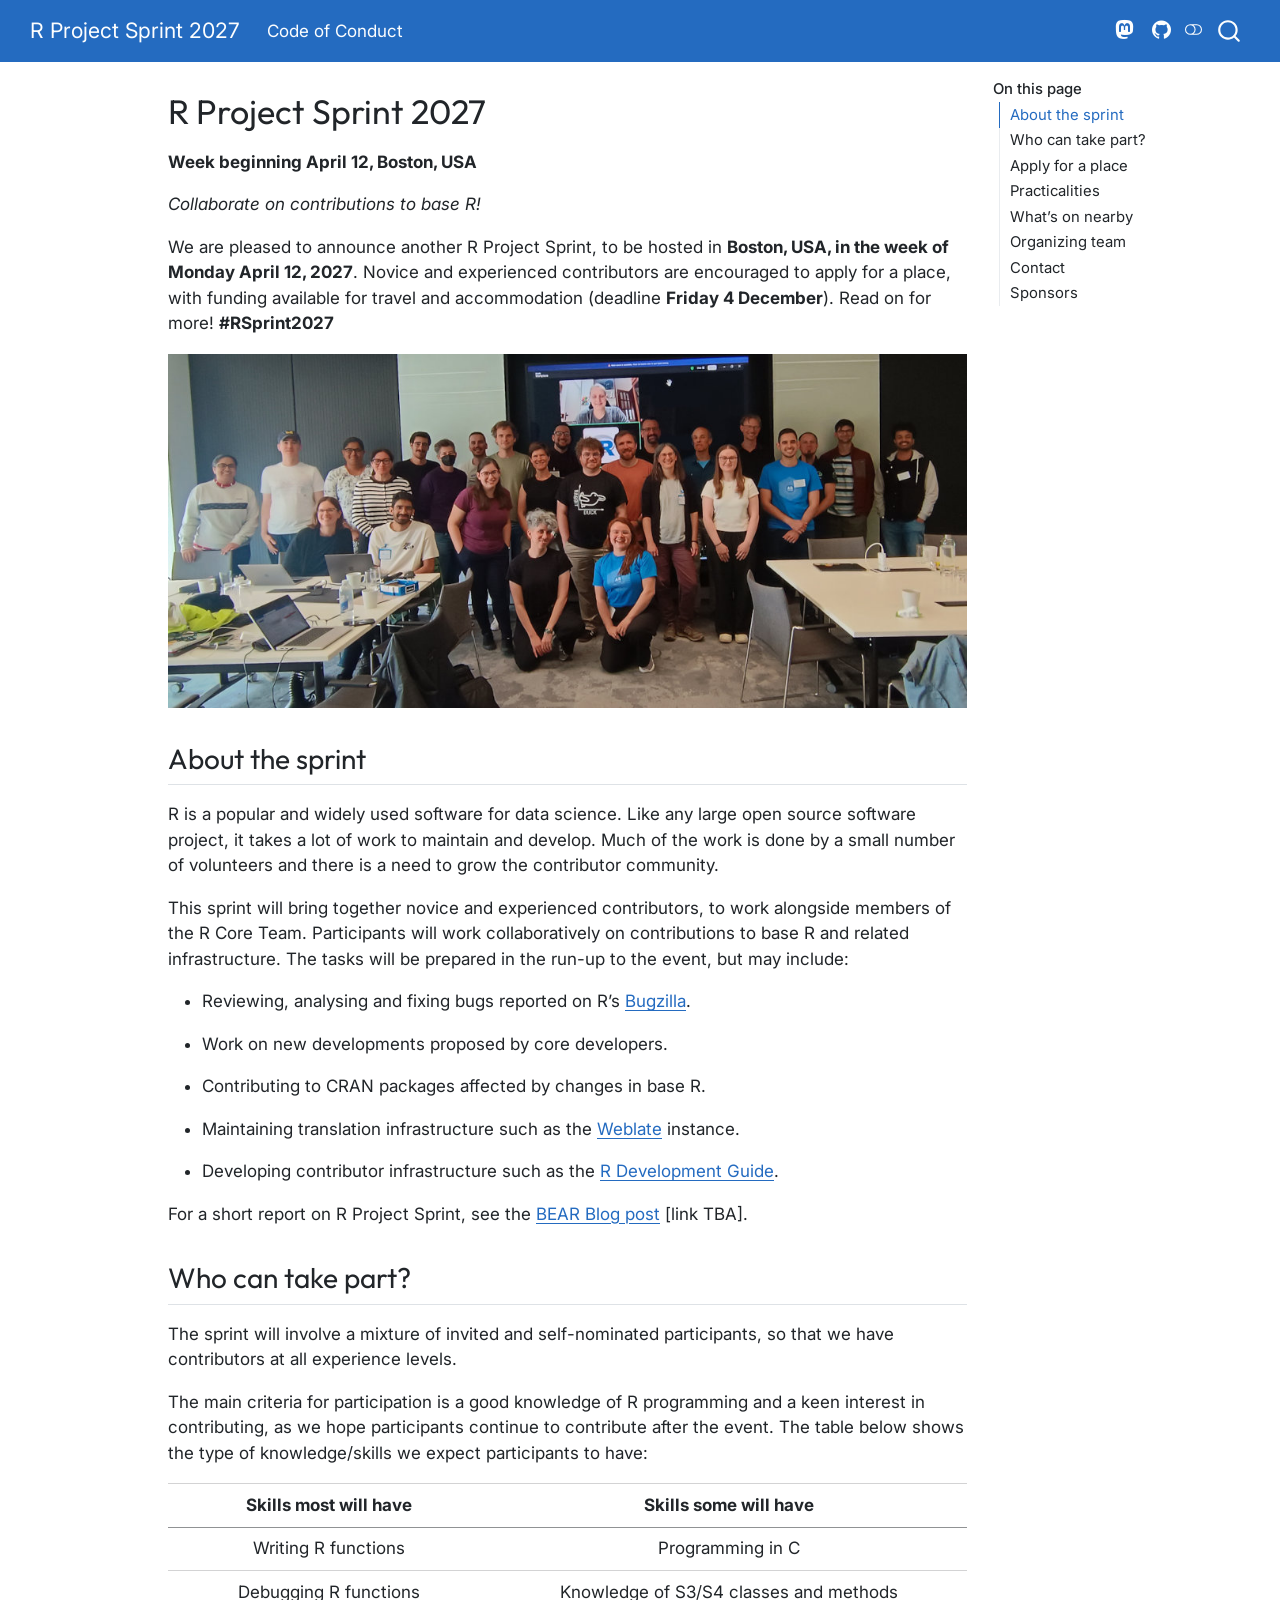
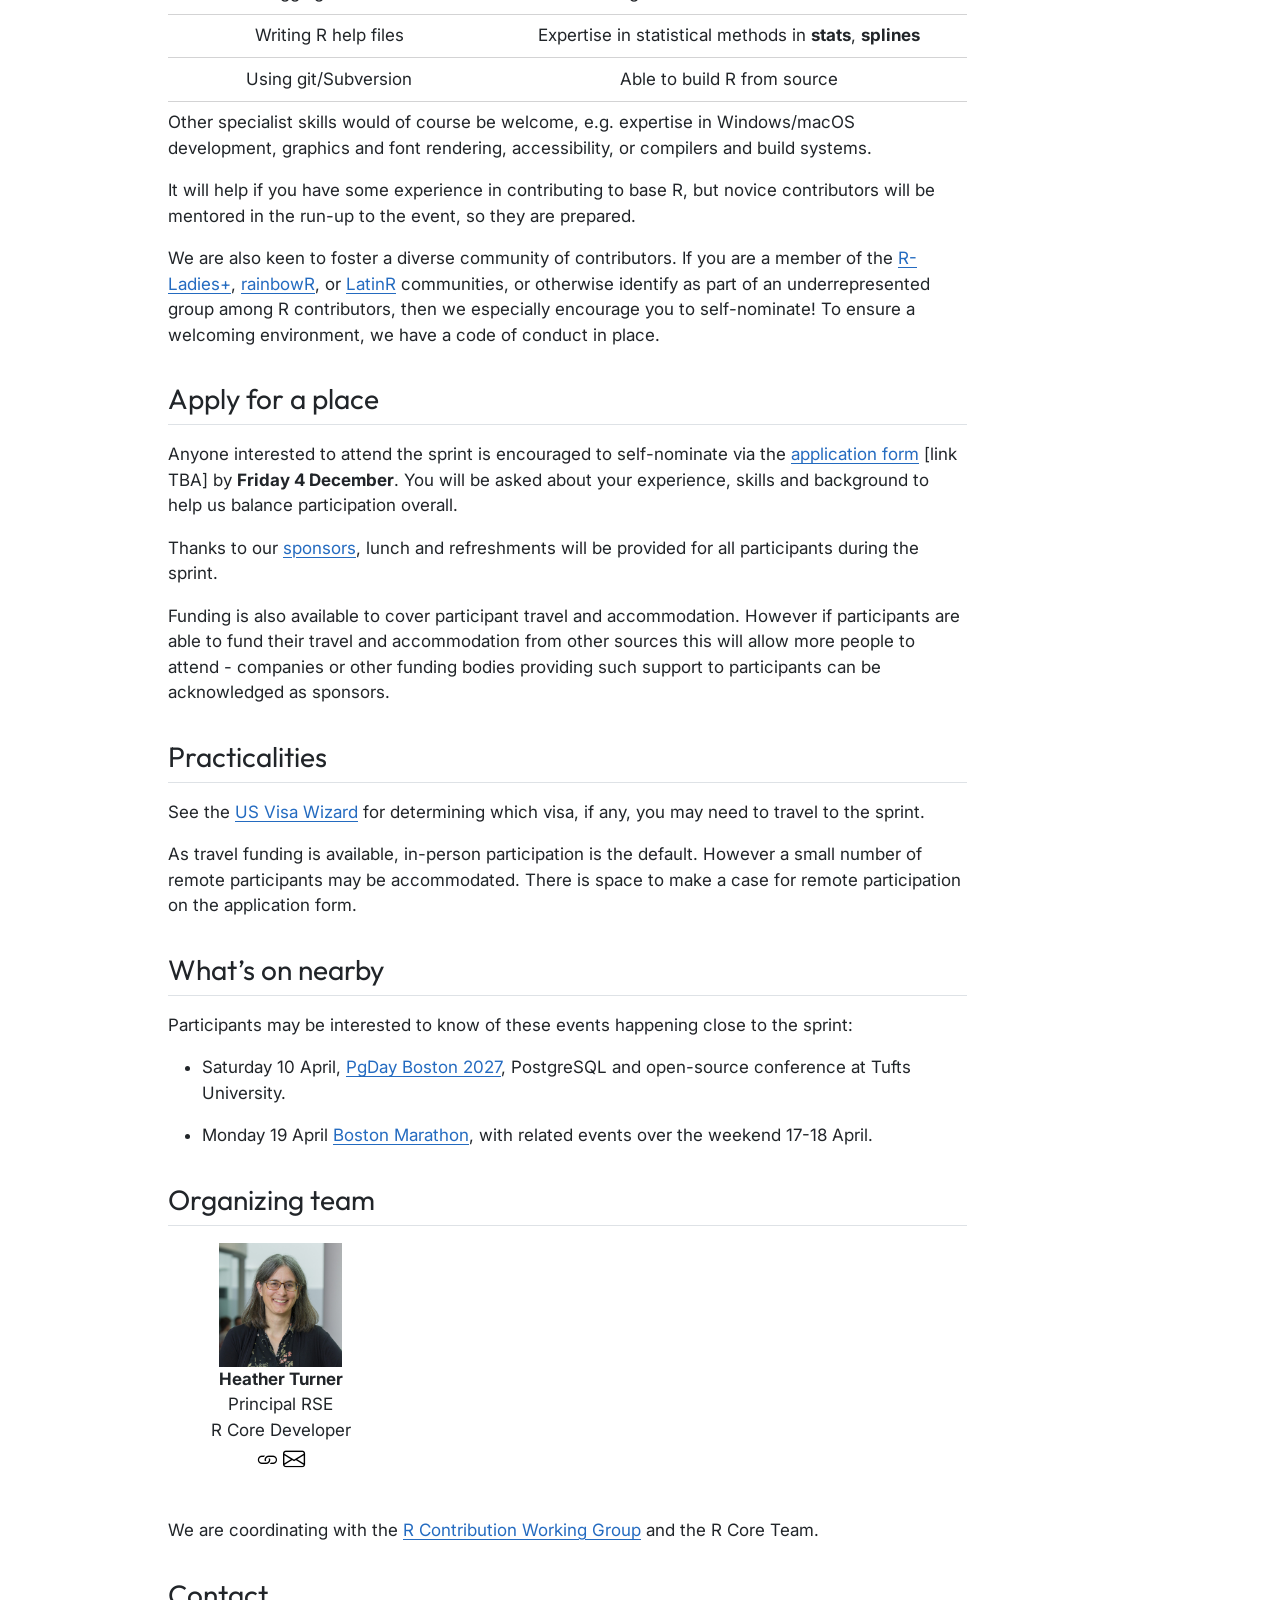
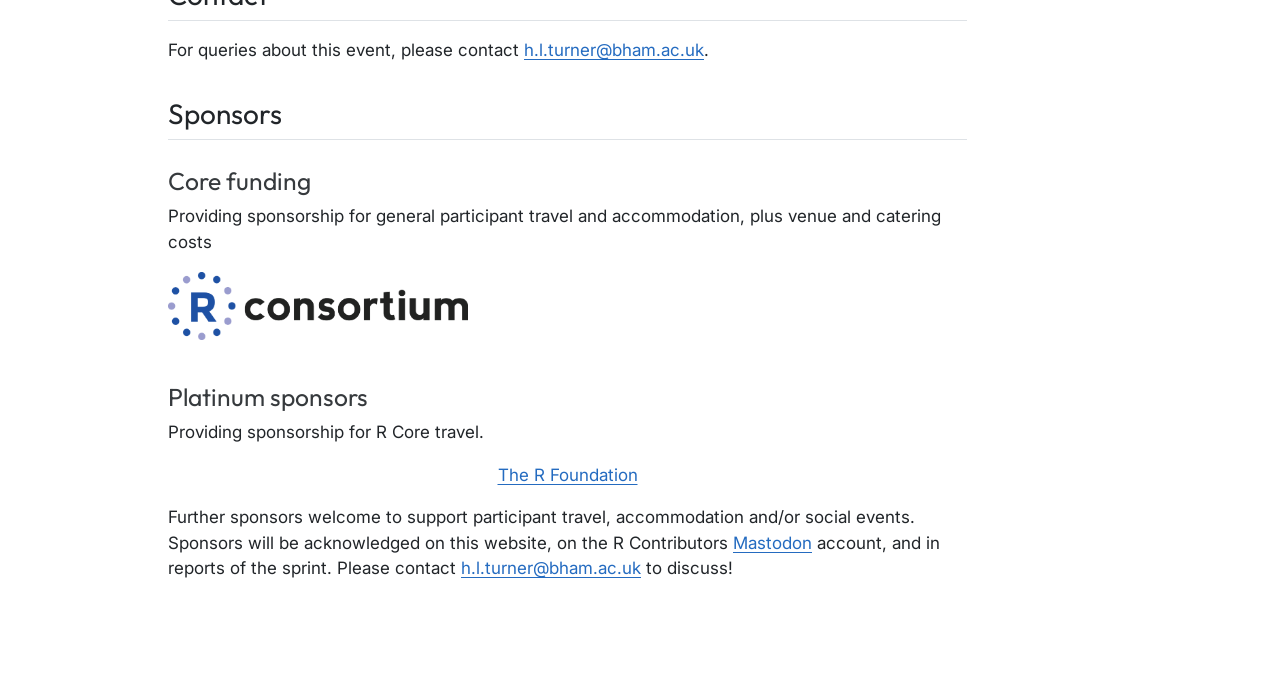
==== index.html @ d58ee160 "Built site for gh-pages" ====
<!DOCTYPE html>
<html xmlns="http://www.w3.org/1999/xhtml" lang="en" xml:lang="en"><head>

<meta charset="utf-8">
<meta name="generator" content="quarto-1.10.18">

<meta name="viewport" content="width=device-width, initial-scale=1.0, user-scalable=yes">


<title>R Project Sprint 2027</title>
<style>
/* Default styles provided by pandoc.
** See https://pandoc.org/MANUAL.html#variables-for-html for config info.
*/
span.smallcaps{font-variant: small-caps;}
div.columns{display: flex; gap: 1.5em;}
div.column{flex: auto;}
@media screen {
div.columns{gap: min(4vw, 1.5em);}
div.column{overflow-x: auto;}
}
div.hanging-indent{margin-left: 1.5em; text-indent: -1.5em;}
ul.task-list{list-style: none;}
ul.task-list li input[type="checkbox"] {
  width: 0.8em;
  margin: 0 0.8em 0.2em -1em; /* quarto-specific, see https://github.com/quarto-dev/quarto-cli/issues/4556 */ 
  vertical-align: middle;
}
</style>


<script src="site_libs/quarto-nav/quarto-nav.js"></script>
<script src="site_libs/quarto-nav/headroom.min.js"></script>
<script src="site_libs/clipboard/clipboard.min.js"></script>
<script src="site_libs/quarto-search/autocomplete.umd.js"></script>
<script src="site_libs/quarto-search/fuse.min.js"></script>
<script src="site_libs/quarto-search/quarto-search.js"></script>
<meta name="quarto:offset" content="./">
<link href="./media/favicon.png" rel="icon" type="image/png">
<script src="site_libs/quarto-html/quarto.js" type="module"></script>
<script src="site_libs/quarto-html/tabsets/tabsets.js" type="module"></script>
<script src="site_libs/quarto-html/popper.min.js"></script>
<script src="site_libs/quarto-html/tippy.umd.min.js"></script>
<script src="site_libs/quarto-html/anchor.min.js"></script>
<link href="site_libs/quarto-html/tippy.css" rel="stylesheet">
<link href="site_libs/quarto-html/quarto-syntax-highlighting-41452c927a43b12b7e59678aacb93f8e.css" rel="stylesheet" class="quarto-color-scheme" id="quarto-text-highlighting-styles">
<link href="site_libs/quarto-html/quarto-syntax-highlighting-dark-03dca69276d74d969b05ab4f66a51229.css" rel="stylesheet" class="quarto-color-scheme quarto-color-alternate" id="quarto-text-highlighting-styles">
<link href="site_libs/quarto-html/quarto-syntax-highlighting-41452c927a43b12b7e59678aacb93f8e.css" rel="stylesheet" class="quarto-color-scheme-extra" id="quarto-text-highlighting-styles">
<script src="site_libs/bootstrap/bootstrap.min.js"></script>
<link href="site_libs/bootstrap/bootstrap-icons.css" rel="stylesheet">
<link href="site_libs/bootstrap/bootstrap-4571c7276931e4f7f36d527769cfd42b.min.css" rel="stylesheet" append-hash="true" class="quarto-color-scheme" id="quarto-bootstrap" data-mode="light">
<link href="site_libs/bootstrap/bootstrap-dark-aae6e160e8dbfd007d62168cef843014.min.css" rel="stylesheet" append-hash="true" class="quarto-color-scheme quarto-color-alternate" id="quarto-bootstrap" data-mode="dark">
<link href="site_libs/bootstrap/bootstrap-4571c7276931e4f7f36d527769cfd42b.min.css" rel="stylesheet" append-hash="true" class="quarto-color-scheme-extra" id="quarto-bootstrap" data-mode="light">
<link href="site_libs/quarto-contrib/bootstrap-icons-1.13.1/bootstrap-icons.css" rel="stylesheet">
<script id="quarto-search-options" type="application/json">{
  "location": "navbar",
  "copy-button": false,
  "collapse-after": 3,
  "panel-placement": "end",
  "type": "overlay",
  "limit": 50,
  "keyboard-shortcut": [
    "f",
    "/",
    "s"
  ],
  "show-item-context": false,
  "language": {
    "search-no-results-text": "No results",
    "search-matching-documents-text": "matching documents",
    "search-copy-link-title": "Copy link to search",
    "search-hide-matches-text": "Hide additional matches",
    "search-more-match-text": "more match in this document",
    "search-more-matches-text": "more matches in this document",
    "search-clear-button-title": "Clear",
    "search-text-placeholder": "",
    "search-detached-cancel-button-title": "Cancel",
    "search-submit-button-title": "Submit",
    "search-label": "Search"
  }
}</script>


<link rel="stylesheet" href="styles.css">
</head>

<body class="nav-fixed quarto-light"><script id="quarto-html-before-body" type="application/javascript">
    const toggleBodyColorMode = (bsSheetEl) => {
      const mode = bsSheetEl.getAttribute("data-mode");
      const bodyEl = window.document.querySelector("body");
      if (mode === "dark") {
        bodyEl.classList.add("quarto-dark");
        bodyEl.classList.remove("quarto-light");
      } else {
        bodyEl.classList.add("quarto-light");
        bodyEl.classList.remove("quarto-dark");
      }
    }
    const toggleBodyColorPrimary = () => {
      const bsSheetEl = window.document.querySelector("link#quarto-bootstrap:not([rel=disabled-stylesheet])");
      if (bsSheetEl) {
        toggleBodyColorMode(bsSheetEl);
      }
    }
    const setColorSchemeToggle = (alternate) => {
      const toggles = window.document.querySelectorAll('.quarto-color-scheme-toggle');
      for (let i=0; i < toggles.length; i++) {
        const toggle = toggles[i];
        if (toggle) {
          if (alternate) {
            toggle.classList.add("alternate");
          } else {
            toggle.classList.remove("alternate");
          }
        }
      }
    };
    const toggleColorMode = (alternate) => {
      // Switch the stylesheets
      const primaryStylesheets = window.document.querySelectorAll('link.quarto-color-scheme:not(.quarto-color-alternate)');
      const alternateStylesheets = window.document.querySelectorAll('link.quarto-color-scheme.quarto-color-alternate');
      manageTransitions('#quarto-margin-sidebar .nav-link', false);
      if (alternate) {
        // note: dark is layered on light, we don't disable primary!
        enableStylesheet(alternateStylesheets);
        for (const sheetNode of alternateStylesheets) {
          if (sheetNode.id === "quarto-bootstrap") {
            toggleBodyColorMode(sheetNode);
          }
        }
      } else {
        disableStylesheet(alternateStylesheets);
        enableStylesheet(primaryStylesheets)
        toggleBodyColorPrimary();
      }
      manageTransitions('#quarto-margin-sidebar .nav-link', true);
      // Switch the toggles
      setColorSchemeToggle(alternate)
      // Hack to workaround the fact that safari doesn't
      // properly recolor the scrollbar when toggling (#1455)
      if (navigator.userAgent.indexOf('Safari') > 0 && navigator.userAgent.indexOf('Chrome') == -1) {
        manageTransitions("body", false);
        window.scrollTo(0, 1);
        setTimeout(() => {
          window.scrollTo(0, 0);
          manageTransitions("body", true);
        }, 40);
      }
    }
    const disableStylesheet = (stylesheets) => {
      for (let i=0; i < stylesheets.length; i++) {
        const stylesheet = stylesheets[i];
        stylesheet.rel = 'disabled-stylesheet';
      }
    }
    const enableStylesheet = (stylesheets) => {
      for (let i=0; i < stylesheets.length; i++) {
        const stylesheet = stylesheets[i];
        if(stylesheet.rel !== 'stylesheet') { // for Chrome, which will still FOUC without this check
          stylesheet.rel = 'stylesheet';
        }
      }
    }
    const manageTransitions = (selector, allowTransitions) => {
      const els = window.document.querySelectorAll(selector);
      for (let i=0; i < els.length; i++) {
        const el = els[i];
        if (allowTransitions) {
          el.classList.remove('notransition');
        } else {
          el.classList.add('notransition');
        }
      }
    }
    const isFileUrl = () => {
      return window.location.protocol === 'file:';
    }
    const hasAlternateSentinel = () => {
      let styleSentinel = getColorSchemeSentinel();
      if (styleSentinel !== null) {
        return styleSentinel === "alternate";
      } else {
        return false;
      }
    }
    const setStyleSentinel = (alternate) => {
      const value = alternate ? "alternate" : "default";
      if (!isFileUrl()) {
        window.localStorage.setItem("quarto-color-scheme", value);
      } else {
        localAlternateSentinel = value;
      }
    }
    const getColorSchemeSentinel = () => {
      if (!isFileUrl()) {
        const storageValue = window.localStorage.getItem("quarto-color-scheme");
        return storageValue != null ? storageValue : localAlternateSentinel;
      } else {
        return localAlternateSentinel;
      }
    }
    const toggleGiscusIfUsed = (isAlternate, darkModeDefault) => {
      const baseTheme = document.querySelector('#giscus-base-theme')?.value ?? 'light';
      const alternateTheme = document.querySelector('#giscus-alt-theme')?.value ?? 'dark';
      let newTheme = '';
      if(authorPrefersDark) {
        newTheme = isAlternate ? baseTheme : alternateTheme;
      } else {
        newTheme = isAlternate ? alternateTheme : baseTheme;
      }
      const changeGiscusTheme = () => {
        // From: https://github.com/giscus/giscus/issues/336
        const sendMessage = (message) => {
          const iframe = document.querySelector('iframe.giscus-frame');
          if (!iframe) return;
          iframe.contentWindow.postMessage({ giscus: message }, 'https://giscus.app');
        }
        sendMessage({
          setConfig: {
            theme: newTheme
          }
        });
      }
      const isGiscussLoaded = window.document.querySelector('iframe.giscus-frame') !== null;
      if (isGiscussLoaded) {
        changeGiscusTheme();
      }
    };
    const authorPrefersDark = false;
    const darkModeDefault = authorPrefersDark;
      document.querySelector('link#quarto-text-highlighting-styles.quarto-color-scheme-extra').rel = 'disabled-stylesheet';
      document.querySelector('link#quarto-bootstrap.quarto-color-scheme-extra').rel = 'disabled-stylesheet';
    let localAlternateSentinel = darkModeDefault ? 'alternate' : 'default';
    // Dark / light mode switch
    window.quartoToggleColorScheme = () => {
      // Read the current dark / light value
      let toAlternate = !hasAlternateSentinel();
      toggleColorMode(toAlternate);
      setStyleSentinel(toAlternate);
      toggleGiscusIfUsed(toAlternate, darkModeDefault);
      window.dispatchEvent(new Event('resize'));
    };
    // Switch to dark mode if need be
    if (hasAlternateSentinel()) {
      toggleColorMode(true);
    } else {
      toggleColorMode(false);
    }
  </script>

<div id="quarto-search-results"></div>
  <header id="quarto-header" class="headroom fixed-top">
    <nav class="navbar navbar-expand-lg " data-bs-theme="dark">
      <div class="navbar-container container-fluid">
      <div class="navbar-brand-container mx-auto">
    <a class="navbar-brand" href="./index.html">
    <span class="navbar-title">R Project Sprint 2027</span>
    </a>
  </div>
            <div id="quarto-search" class="" title="Search"></div>
          <button class="navbar-toggler" type="button" data-bs-toggle="collapse" data-bs-target="#navbarCollapse" aria-controls="navbarCollapse" role="menu" aria-expanded="false" aria-label="Toggle navigation" onclick="if (window.quartoToggleHeadroom) { window.quartoToggleHeadroom(); }">
  <span class="navbar-toggler-icon"></span>
</button>
          <div class="collapse navbar-collapse" id="navbarCollapse">
            <ul class="navbar-nav navbar-nav-scroll me-auto">
  <li class="nav-item">
    <a class="nav-link" href="./code-of-conduct.html"> 
<span class="menu-text">Code of Conduct</span></a>
  </li>  
</ul>
            <ul class="navbar-nav navbar-nav-scroll ms-auto">
  <li class="nav-item compact">
    <a class="nav-link" href="https://mastodon.cloud/tags/RSprint2027"> <i class="bi bi-mastodon" role="img">
</i> 
<span class="menu-text"></span></a>
  </li>  
  <li class="nav-item compact">
    <a class="nav-link" href="https://github.com/r-devel/r-project-sprint-2027"> <i class="bi bi-github" role="img">
</i> 
<span class="menu-text"></span></a>
  </li>  
</ul>
          </div> <!-- /navcollapse -->
            <div class="quarto-navbar-tools">
  <a href="" class="quarto-color-scheme-toggle quarto-navigation-tool  px-1" onclick="window.quartoToggleColorScheme(); return false;" title="Toggle dark mode"><i class="bi"></i></a>
</div>
      </div> <!-- /container-fluid -->
    </nav>
</header>
<!-- content -->
<div id="quarto-content" class="quarto-container page-columns page-rows-contents page-layout-article page-navbar">
<!-- sidebar -->
<!-- margin-sidebar -->
    <div id="quarto-margin-sidebar" class="sidebar margin-sidebar">
        <nav id="TOC" role="doc-toc" class="toc-active">
    <h2 id="toc-title">On this page</h2>
   
  <ul>
  <li><a href="#about-the-sprint" id="toc-about-the-sprint" class="nav-link active" data-scroll-target="#about-the-sprint">About the sprint</a></li>
  <li><a href="#who-can-take-part" id="toc-who-can-take-part" class="nav-link" data-scroll-target="#who-can-take-part">Who can take part?</a></li>
  <li><a href="#apply-for-a-place" id="toc-apply-for-a-place" class="nav-link" data-scroll-target="#apply-for-a-place">Apply for a place</a></li>
  <li><a href="#practicalities" id="toc-practicalities" class="nav-link" data-scroll-target="#practicalities">Practicalities</a></li>
  <li><a href="#whats-on-nearby" id="toc-whats-on-nearby" class="nav-link" data-scroll-target="#whats-on-nearby">What’s on nearby</a></li>
  <li><a href="#organizing-team" id="toc-organizing-team" class="nav-link" data-scroll-target="#organizing-team">Organizing team</a></li>
  <li><a href="#contact" id="toc-contact" class="nav-link" data-scroll-target="#contact">Contact</a></li>
  <li><a href="#sponsors" id="toc-sponsors" class="nav-link" data-scroll-target="#sponsors">Sponsors</a>
  <ul class="collapse">
  <li><a href="#core-funding" id="toc-core-funding" class="nav-link" data-scroll-target="#core-funding">Core funding</a></li>
  <li><a href="#platinum-sponsors" id="toc-platinum-sponsors" class="nav-link" data-scroll-target="#platinum-sponsors">Platinum sponsors</a></li>
  </ul></li>
  </ul>
</nav>
    </div>
<!-- main -->
<main class="content" id="quarto-document-content">


<header id="title-block-header" class="quarto-title-block default">
<div class="quarto-title">
<h1 class="title">R Project Sprint 2027</h1>
</div>



<div class="quarto-title-meta">

    
  
    
  </div>
  


</header>


<p><strong>Week beginning April 12, Boston, USA</strong></p>
<p><em>Collaborate on contributions to base R!</em></p>
<p>We are pleased to announce another R Project Sprint, to be hosted in <strong>Boston, USA, in the week of Monday April 12, 2027</strong>. Novice and experienced contributors are encouraged to apply for a place, with funding available for travel and accommodation (deadline <strong>Friday 4 December</strong>). Read on for more! <strong>#RSprint2027</strong></p>
<div class="quarto-figure quarto-figure-center">
<figure class="figure">
<p><img src="media/group_thursday.jpg" class="img-fluid quarto-figure quarto-figure-center figure-img" alt="A group photo of participants at R Project Sprint 2026"></p>
</figure>
</div>
<section id="about-the-sprint" class="level2">
<h2 class="anchored" data-anchor-id="about-the-sprint">About the sprint</h2>
<p>R is a popular and widely used software for data science. Like any large open source software project, it takes a lot of work to maintain and develop. Much of the work is done by a small number of volunteers and there is a need to grow the contributor community.</p>
<p>This sprint will bring together novice and experienced contributors, to work alongside members of the R Core Team. Participants will work collaboratively on contributions to base R and related infrastructure. The tasks will be prepared in the run-up to the event, but may include:</p>
<ul>
<li><p>Reviewing, analysing and fixing bugs reported on R’s <a href="https://bugs.r-project.org/">Bugzilla</a>.</p></li>
<li><p>Work on new developments proposed by core developers.</p></li>
<li><p>Contributing to CRAN packages affected by changes in base R.</p></li>
<li><p>Maintaining translation infrastructure such as the <a href="https://translate.rx.studio/projects/r-project/">Weblate</a> instance.</p></li>
<li><p>Developing contributor infrastructure such as the <a href="https://contributor.r-project.org/rdevguide/">R Development Guide</a>.</p></li>
</ul>
<p>For a short report on R Project Sprint, see the <a href="">BEAR Blog post</a> [link TBA].</p>
<!-- 
You can read about the previous edition in 2023 in [this R Journal article](https://journal.r-project.org/news/RJ-2023-3-sprint/).
-->
</section>
<section id="who-can-take-part" class="level2">
<h2 class="anchored" data-anchor-id="who-can-take-part">Who can take part?</h2>
<p>The sprint will involve a mixture of invited and self-nominated participants, so that we have contributors at all experience levels.</p>
<p>The main criteria for participation is a good knowledge of R programming and a keen interest in contributing, as we hope participants continue to contribute after the event. The table below shows the type of knowledge/skills we expect participants to have:</p>
<table class="caption-top table">
<colgroup>
<col style="width: 40%">
<col style="width: 59%">
</colgroup>
<thead>
<tr class="header">
<th style="text-align: center;">Skills most will have</th>
<th style="text-align: center;">Skills some will have</th>
</tr>
</thead>
<tbody>
<tr class="odd">
<td style="text-align: center;">Writing R functions</td>
<td style="text-align: center;">Programming in C</td>
</tr>
<tr class="even">
<td style="text-align: center;">Debugging R functions</td>
<td style="text-align: center;">Knowledge of S3/S4 classes and methods</td>
</tr>
<tr class="odd">
<td style="text-align: center;">Writing R help files</td>
<td style="text-align: center;">Expertise in statistical methods in <strong>stats</strong>, <strong>splines</strong></td>
</tr>
<tr class="even">
<td style="text-align: center;">Using git/Subversion</td>
<td style="text-align: center;">Able to build R from source</td>
</tr>
</tbody>
</table>
<p>Other specialist skills would of course be welcome, e.g.&nbsp;expertise in Windows/macOS development, graphics and font rendering, accessibility, or compilers and build systems.</p>
<p>It will help if you have some experience in contributing to base R, but novice contributors will be mentored in the run-up to the event, so they are prepared.</p>
<p>We are also keen to foster a diverse community of contributors. If you are a member of the <a href="https://rladies.org/">R-Ladies+</a>, <a href="https://rainbowr.org/">rainbowR</a>, or <a href="https://latin-r.com/">LatinR</a> communities, or otherwise identify as part of an underrepresented group among R contributors, then we especially encourage you to self-nominate! To ensure a welcoming environment, we have a code of conduct in place.</p>
</section>
<section id="apply-for-a-place" class="level2">
<h2 class="anchored" data-anchor-id="apply-for-a-place">Apply for a place</h2>
<p>Anyone interested to attend the sprint is encouraged to self-nominate via the <a href="">application form</a> [link TBA] by <strong>Friday 4 December</strong>. You will be asked about your experience, skills and background to help us balance participation overall.</p>
<p>Thanks to our <a href="#sponsors">sponsors</a>, lunch and refreshments will be provided for all participants during the sprint.</p>
<p>Funding is also available to cover participant travel and accommodation. However if participants are able to fund their travel and accommodation from other sources this will allow more people to attend - companies or other funding bodies providing such support to participants can be acknowledged as sponsors.</p>
</section>
<section id="practicalities" class="level2">
<h2 class="anchored" data-anchor-id="practicalities">Practicalities</h2>
<!--
The sprint will take place at the Precision Health Technologies Accelerator (PHTA), next to the Edgbaston campus of the University of Birmingham. See the [Travel](travel.html#travel-to-sprint-venue-phta) page for getting to the venue from on-campus accommodation/hotels and the [Schedule](schedule.html) page for the schedule and room information.\
\
The Edgbaston campus is 3 miles South-West of Birmingham city centre. It is reachable by train from nearby European countries, or by plane to Birmingham International (BHX) or other UK airports. 
-->
<p>See the <a href="https://travel.state.gov/content/travel/en/us-visas/visa-information-resources/wizard.html">US Visa Wizard</a> for determining which visa, if any, you may need to travel to the sprint.</p>
<p>As travel funding is available, in-person participation is the default. However a small number of remote participants may be accommodated. There is space to make a case for remote participation on the application form.</p>
</section>
<section id="whats-on-nearby" class="level2">
<h2 class="anchored" data-anchor-id="whats-on-nearby">What’s on nearby</h2>
<p>Participants may be interested to know of these events happening close to the sprint:</p>
<ul>
<li><p>Saturday 10 April, <a href="https://2027.pgdayboston.org/">PgDay Boston 2027</a>, PostgreSQL and open-source conference at Tufts University.</p></li>
<li><p>Monday 19 April <a href="https://www.baa.org/races/boston-marathon/">Boston Marathon</a>, with related events over the weekend 17-18 April.</p></li>
</ul>
</section>
<section id="organizing-team" class="level2">
<h2 class="anchored" data-anchor-id="organizing-team">Organizing team</h2>
<!-- put headshots where we will for general participants -->
<div class="people-gallery">
<div id="person1">
<p><img src="participants/optimized/heather_turner.jpg" alt="Headshot of Heather Turner smiling for the camera. She is a middle-aged white woman with dark, shoulder-length straight hair and wears glasses." style="width:55%"> <br><b> Heather Turner </b> <br> Principal RSE<br>R Core Developer <br> <a href="https://www.heatherturner.net/" target="_blank" style="text-decoration:none"><i class="bi-link " style="font-size: 1.3em;color: #000000;" role="img" aria-hidden="true"></i></a> <a href="mailto:h.l.turner@bham.ac.uk"><i class="bi-envelope " style="font-size: 1.3em;color: #000000;" role="img" aria-hidden="true"></i></a></p>
</div>
</div>
<p>We are coordinating with the <a href="https://contributor.r-project.org/working-group">R Contribution Working Group</a> and the R Core Team.</p>
</section>
<section id="contact" class="level2">
<h2 class="anchored" data-anchor-id="contact">Contact</h2>
<p>For queries about this event, please contact <a href="mailto:h.l.turner@bham.ac.uk" class="email">h.l.turner@bham.ac.uk</a>.</p>
</section>
<section id="sponsors" class="level2">
<h2 class="anchored" data-anchor-id="sponsors">Sponsors</h2>
<section id="core-funding" class="level3">
<h3 class="anchored" data-anchor-id="core-funding">Core funding</h3>
<p>Providing sponsorship for general participant travel and accommodation, plus venue and catering costs<br>
</p>
<div class="quarto-figure quarto-figure-left">
<figure class="figure">
<p><a href="https://www.r-consortium.org"><img src="media/rconsortium_logo.png" class="img-fluid quarto-figure quarto-figure-left figure-img" alt="R Consortium logo" width="300"></a></p>
</figure>
</div>
</section>
<section id="platinum-sponsors" class="level3">
<h3 class="anchored" data-anchor-id="platinum-sponsors">Platinum sponsors</h3>
<p>Providing sponsorship for R Core travel.</p>
<div class="flex-container">
<p><a href="https://www.r-project.org/foundation/">The R Foundation</a></p>
</div>
<p>Further sponsors welcome to support participant travel, accommodation and/or social events. Sponsors will be acknowledged on this website, on the R Contributors <a href="https://hachyderm.io/@R_Contributors">Mastodon</a> account, and in reports of the sprint. Please contact <a href="mailto:h.l.turner@bham.ac.uk" class="email">h.l.turner@bham.ac.uk</a> to discuss!</p>


</section>
</section>

</main> <!-- /main -->
<script id="quarto-html-after-body" type="application/javascript">
  window.document.addEventListener("DOMContentLoaded", function (event) {
    // Ensure there is a toggle, if there isn't float one in the top right
    if (window.document.querySelector('.quarto-color-scheme-toggle') === null) {
      const a = window.document.createElement('a');
      a.classList.add('top-right');
      a.classList.add('quarto-color-scheme-toggle');
      a.href = "";
      a.onclick = function() { try { window.quartoToggleColorScheme(); } catch {} return false; };
      const i = window.document.createElement("i");
      i.classList.add('bi');
      a.appendChild(i);
      window.document.body.appendChild(a);
    }
    setColorSchemeToggle(hasAlternateSentinel())
    const icon = "";
    const anchorJS = new window.AnchorJS();
    anchorJS.options = {
      placement: 'right',
      icon: icon
    };
    anchorJS.add('.anchored');
    const isCodeAnnotation = (el) => {
      for (const clz of el.classList) {
        if (clz.startsWith('code-annotation-')) {                     
          return true;
        }
      }
      return false;
    }
    const onCopySuccess = function(e) {
      // button target
      const button = e.trigger;
      // don't keep focus
      button.blur();
      // flash "checked"
      button.classList.add('code-copy-button-checked');
      var currentTitle = button.getAttribute("title");
      button.setAttribute("title", "Copied!");
      let tooltip;
      if (window.bootstrap) {
        button.setAttribute("data-bs-toggle", "tooltip");
        button.setAttribute("data-bs-placement", "left");
        button.setAttribute("data-bs-title", "Copied!");
        tooltip = new bootstrap.Tooltip(button, 
          { trigger: "manual", 
            customClass: "code-copy-button-tooltip",
            offset: [0, -8]});
        tooltip.show();    
      }
      setTimeout(function() {
        if (tooltip) {
          tooltip.hide();
          button.removeAttribute("data-bs-title");
          button.removeAttribute("data-bs-toggle");
          button.removeAttribute("data-bs-placement");
        }
        button.setAttribute("title", currentTitle);
        button.classList.remove('code-copy-button-checked');
      }, 1000);
      // clear code selection
      e.clearSelection();
    }
    const getTextToCopy = function(trigger) {
      const outerScaffold = trigger.parentElement.cloneNode(true);
      const codeEl = outerScaffold.querySelector('code');
      for (const childEl of codeEl.children) {
        if (isCodeAnnotation(childEl)) {
          childEl.remove();
        }
      }
      return codeEl.innerText;
    }
    const clipboard = new window.ClipboardJS('.code-copy-button:not([data-in-quarto-modal])', {
      text: getTextToCopy
    });
    clipboard.on('success', onCopySuccess);
    if (window.document.getElementById('quarto-embedded-source-code-modal')) {
      const clipboardModal = new window.ClipboardJS('.code-copy-button[data-in-quarto-modal]', {
        text: getTextToCopy,
        container: window.document.getElementById('quarto-embedded-source-code-modal')
      });
      clipboardModal.on('success', onCopySuccess);
    }
      var localhostRegex = new RegExp(/^(?:http|https):\/\/localhost\:?[0-9]*\//);
      var mailtoRegex = new RegExp(/^mailto:/);
        var filterRegex = new RegExp("https:\/\/contributor\.r-project\.org\/r-project-sprint-2027");
      var isInternal = (href) => {
          return filterRegex.test(href) || localhostRegex.test(href) || mailtoRegex.test(href);
      }
      // Inspect non-navigation links and adorn them if external
     var links = window.document.querySelectorAll('a[href]:not(.nav-link):not(.navbar-brand):not(.toc-action):not(.sidebar-link):not(.sidebar-item-toggle):not(.pagination-link):not(.no-external):not([aria-hidden]):not(.dropdown-item):not(.quarto-navigation-tool):not(.about-link)');
      for (var i=0; i<links.length; i++) {
        const link = links[i];
        if (!isInternal(link.href)) {
          // undo the damage that might have been done by quarto-nav.js in the case of
          // links that we want to consider external
          if (link.dataset.originalHref !== undefined) {
            link.href = link.dataset.originalHref;
          }
            // target, if specified
            link.setAttribute("target", "_blank");
            if (link.getAttribute("rel") === null) {
              link.setAttribute("rel", "noopener");
            }
        }
      }
    function tippyHover(el, contentFn, onTriggerFn, onUntriggerFn) {
      const config = {
        allowHTML: true,
        maxWidth: 500,
        delay: 100,
        arrow: false,
        appendTo: function(el) {
            return el.parentElement;
        },
        interactive: true,
        interactiveBorder: 10,
        theme: 'quarto',
        placement: 'bottom-start',
      };
      if (contentFn) {
        config.content = contentFn;
      }
      if (onTriggerFn) {
        config.onTrigger = onTriggerFn;
      }
      if (onUntriggerFn) {
        config.onUntrigger = onUntriggerFn;
      }
      window.tippy(el, config); 
    }
    const noterefs = window.document.querySelectorAll('a[role="doc-noteref"]');
    for (var i=0; i<noterefs.length; i++) {
      const ref = noterefs[i];
      tippyHover(ref, function() {
        // use id or data attribute instead here
        let href = ref.getAttribute('data-footnote-href') || ref.getAttribute('href');
        try { href = new URL(href).hash; } catch {}
        const id = href.replace(/^#\/?/, "");
        const note = window.document.getElementById(id);
        if (note) {
          return note.innerHTML;
        } else {
          return "";
        }
      });
    }
    const xrefs = window.document.querySelectorAll('a.quarto-xref');
    const processXRef = (id, note) => {
      // Strip column container classes
      const stripColumnClz = (el) => {
        el.classList.remove("page-full", "page-columns");
        if (el.children) {
          for (const child of el.children) {
            stripColumnClz(child);
          }
        }
      }
      stripColumnClz(note)
      if (id === null || id.startsWith('sec-')) {
        // Special case sections, only their first couple elements
        const container = document.createElement("div");
        if (note.children && note.children.length > 2) {
          container.appendChild(note.children[0].cloneNode(true));
          for (let i = 1; i < note.children.length; i++) {
            const child = note.children[i];
            if (child.tagName === "P" && child.innerText === "") {
              continue;
            } else {
              container.appendChild(child.cloneNode(true));
              break;
            }
          }
          if (window.Quarto?.typesetMath) {
            window.Quarto.typesetMath(container);
          }
          return container.innerHTML
        } else {
          if (window.Quarto?.typesetMath) {
            window.Quarto.typesetMath(note);
          }
          return note.innerHTML;
        }
      } else {
        // Remove any anchor links if they are present
        const anchorLink = note.querySelector('a.anchorjs-link');
        if (anchorLink) {
          anchorLink.remove();
        }
        if (window.Quarto?.typesetMath) {
          window.Quarto.typesetMath(note);
        }
        if (note.classList.contains("callout")) {
          return note.outerHTML;
        } else {
          return note.innerHTML;
        }
      }
    }
    for (var i=0; i<xrefs.length; i++) {
      const xref = xrefs[i];
      tippyHover(xref, undefined, function(instance) {
        instance.disable();
        let url = xref.getAttribute('href');
        let hash = undefined; 
        if (url.startsWith('#')) {
          hash = url;
        } else {
          try { hash = new URL(url).hash; } catch {}
        }
        if (hash) {
          const id = hash.replace(/^#\/?/, "");
          const note = window.document.getElementById(id);
          if (note !== null) {
            try {
              const html = processXRef(id, note.cloneNode(true));
              instance.setContent(html);
            } finally {
              instance.enable();
              instance.show();
            }
          } else {
            // See if we can fetch this
            fetch(url.split('#')[0])
            .then(res => res.text())
            .then(html => {
              const parser = new DOMParser();
              const htmlDoc = parser.parseFromString(html, "text/html");
              const note = htmlDoc.getElementById(id);
              if (note !== null) {
                const html = processXRef(id, note);
                instance.setContent(html);
              } 
            }).finally(() => {
              instance.enable();
              instance.show();
            });
          }
        } else {
          // See if we can fetch a full url (with no hash to target)
          // This is a special case and we should probably do some content thinning / targeting
          fetch(url)
          .then(res => res.text())
          .then(html => {
            const parser = new DOMParser();
            const htmlDoc = parser.parseFromString(html, "text/html");
            const note = htmlDoc.querySelector('main.content');
            if (note !== null) {
              // This should only happen for chapter cross references
              // (since there is no id in the URL)
              // remove the first header
              if (note.children.length > 0 && note.children[0].tagName === "HEADER") {
                note.children[0].remove();
              }
              const html = processXRef(null, note);
              instance.setContent(html);
            } 
          }).finally(() => {
            instance.enable();
            instance.show();
          });
        }
      }, function(instance) {
      });
    }
        let selectedAnnoteEl;
        const selectorForAnnotation = ( cell, annotation) => {
          let cellAttr = 'data-code-cell="' + cell + '"';
          let lineAttr = 'data-code-annotation="' +  annotation + '"';
          const selector = 'span[' + cellAttr + '][' + lineAttr + ']';
          return selector;
        }
        const selectCodeLines = (annoteEl) => {
          const doc = window.document;
          const targetCell = annoteEl.getAttribute("data-target-cell");
          const targetAnnotation = annoteEl.getAttribute("data-target-annotation");
          const annoteSpan = window.document.querySelector(selectorForAnnotation(targetCell, targetAnnotation));
          const lines = annoteSpan.getAttribute("data-code-lines").split(",");
          const lineIds = lines.map((line) => {
            return targetCell + "-" + line;
          })
          let top = null;
          let height = null;
          let parent = null;
          if (lineIds.length > 0) {
              //compute the position of the single el (top and bottom and make a div)
              const el = window.document.getElementById(lineIds[0]);
              top = el.offsetTop;
              height = el.offsetHeight;
              parent = el.parentElement.parentElement;
            if (lineIds.length > 1) {
              const lastEl = window.document.getElementById(lineIds[lineIds.length - 1]);
              const bottom = lastEl.offsetTop + lastEl.offsetHeight;
              height = bottom - top;
            }
            if (top !== null && height !== null && parent !== null) {
              // cook up a div (if necessary) and position it 
              let div = window.document.getElementById("code-annotation-line-highlight");
              if (div === null) {
                div = window.document.createElement("div");
                div.setAttribute("id", "code-annotation-line-highlight");
                div.style.position = 'absolute';
                parent.appendChild(div);
              }
              div.style.top = top - 2 + "px";
              div.style.height = height + 4 + "px";
              div.style.left = 0;
              let gutterDiv = window.document.getElementById("code-annotation-line-highlight-gutter");
              if (gutterDiv === null) {
                gutterDiv = window.document.createElement("div");
                gutterDiv.setAttribute("id", "code-annotation-line-highlight-gutter");
                gutterDiv.style.position = 'absolute';
                const codeCell = window.document.getElementById(targetCell);
                const gutter = codeCell.querySelector('.code-annotation-gutter');
                gutter.appendChild(gutterDiv);
              }
              gutterDiv.style.top = top - 2 + "px";
              gutterDiv.style.height = height + 4 + "px";
            }
            selectedAnnoteEl = annoteEl;
          }
        };
        const unselectCodeLines = () => {
          const elementsIds = ["code-annotation-line-highlight", "code-annotation-line-highlight-gutter"];
          elementsIds.forEach((elId) => {
            const div = window.document.getElementById(elId);
            if (div) {
              div.remove();
            }
          });
          selectedAnnoteEl = undefined;
        };
          // Handle positioning of the toggle
      window.addEventListener(
        "resize",
        throttle(() => {
          elRect = undefined;
          if (selectedAnnoteEl) {
            selectCodeLines(selectedAnnoteEl);
          }
        }, 10)
      );
      function throttle(fn, ms) {
      let throttle = false;
      let timer;
        return (...args) => {
          if(!throttle) { // first call gets through
              fn.apply(this, args);
              throttle = true;
          } else { // all the others get throttled
              if(timer) clearTimeout(timer); // cancel #2
              timer = setTimeout(() => {
                fn.apply(this, args);
                timer = throttle = false;
              }, ms);
          }
        };
      }
        // Attach click handler to the DT
        const annoteDls = window.document.querySelectorAll('dt[data-target-cell]');
        for (const annoteDlNode of annoteDls) {
          annoteDlNode.addEventListener('click', (event) => {
            const clickedEl = event.target;
            if (clickedEl !== selectedAnnoteEl) {
              unselectCodeLines();
              const activeEl = window.document.querySelector('dt[data-target-cell].code-annotation-active');
              if (activeEl) {
                activeEl.classList.remove('code-annotation-active');
              }
              selectCodeLines(clickedEl);
              clickedEl.classList.add('code-annotation-active');
            } else {
              // Unselect the line
              unselectCodeLines();
              clickedEl.classList.remove('code-annotation-active');
            }
          });
        }
    const findCites = (el) => {
      const parentEl = el.parentElement;
      if (parentEl) {
        const cites = parentEl.dataset.cites;
        if (cites) {
          return {
            el,
            cites: cites.split(' ')
          };
        } else {
          return findCites(el.parentElement)
        }
      } else {
        return undefined;
      }
    };
    var bibliorefs = window.document.querySelectorAll('a[role="doc-biblioref"]');
    for (var i=0; i<bibliorefs.length; i++) {
      const ref = bibliorefs[i];
      const citeInfo = findCites(ref);
      if (citeInfo) {
        tippyHover(citeInfo.el, function() {
          var popup = window.document.createElement('div');
          citeInfo.cites.forEach(function(cite) {
            var citeDiv = window.document.createElement('div');
            citeDiv.classList.add('hanging-indent');
            citeDiv.classList.add('csl-entry');
            var biblioDiv = window.document.getElementById('ref-' + cite);
            if (biblioDiv) {
              citeDiv.innerHTML = biblioDiv.innerHTML;
            }
            popup.appendChild(citeDiv);
          });
          return popup.innerHTML;
        });
      }
    }
  });
  </script>
</div> <!-- /content -->




</body></html>
---- site_libs/quarto-html/tippy.css ----
.tippy-box[data-animation=fade][data-state=hidden]{opacity:0}[data-tippy-root]{max-width:calc(100vw - 10px)}.tippy-box{position:relative;background-color:#333;color:#fff;border-radius:4px;font-size:14px;line-height:1.4;white-space:normal;outline:0;transition-property:transform,visibility,opacity}.tippy-box[data-placement^=top]>.tippy-arrow{bottom:0}.tippy-box[data-placement^=top]>.tippy-arrow:before{bottom:-7px;left:0;border-width:8px 8px 0;border-top-color:initial;transform-origin:center top}.tippy-box[data-placement^=bottom]>.tippy-arrow{top:0}.tippy-box[data-placement^=bottom]>.tippy-arrow:before{top:-7px;left:0;border-width:0 8px 8px;border-bottom-color:initial;transform-origin:center bottom}.tippy-box[data-placement^=left]>.tippy-arrow{right:0}.tippy-box[data-placement^=left]>.tippy-arrow:before{border-width:8px 0 8px 8px;border-left-color:initial;right:-7px;transform-origin:center left}.tippy-box[data-placement^=right]>.tippy-arrow{left:0}.tippy-box[data-placement^=right]>.tippy-arrow:before{left:-7px;border-width:8px 8px 8px 0;border-right-color:initial;transform-origin:center right}.tippy-box[data-inertia][data-state=visible]{transition-timing-function:cubic-bezier(.54,1.5,.38,1.11)}.tippy-arrow{width:16px;height:16px;color:#333}.tippy-arrow:before{content:"";position:absolute;border-color:transparent;border-style:solid}.tippy-content{position:relative;padding:5px 9px;z-index:1}
---- site_libs/quarto-html/quarto-syntax-highlighting-41452c927a43b12b7e59678aacb93f8e.css ----
/* quarto syntax highlight colors */
:root {
  --quarto-hl-ot-color: #003B4F;
  --quarto-hl-at-color: #657422;
  --quarto-hl-ss-color: #20794D;
  --quarto-hl-an-color: #5E5E5E;
  --quarto-hl-fu-color: #4758AB;
  --quarto-hl-st-color: #20794D;
  --quarto-hl-cf-color: #003B4F;
  --quarto-hl-op-color: #5E5E5E;
  --quarto-hl-er-color: #AD0000;
  --quarto-hl-bn-color: #AD0000;
  --quarto-hl-al-color: #AD0000;
  --quarto-hl-va-color: #111111;
  --quarto-hl-bu-color: inherit;
  --quarto-hl-ex-color: inherit;
  --quarto-hl-pp-color: #AD0000;
  --quarto-hl-in-color: #5E5E5E;
  --quarto-hl-vs-color: #20794D;
  --quarto-hl-wa-color: #5E5E5E;
  --quarto-hl-do-color: #5E5E5E;
  --quarto-hl-im-color: #00769E;
  --quarto-hl-ch-color: #20794D;
  --quarto-hl-dt-color: #AD0000;
  --quarto-hl-fl-color: #AD0000;
  --quarto-hl-co-color: #5E5E5E;
  --quarto-hl-cv-color: #5E5E5E;
  --quarto-hl-cn-color: #8f5902;
  --quarto-hl-sc-color: #5E5E5E;
  --quarto-hl-dv-color: #AD0000;
  --quarto-hl-kw-color: #003B4F;
}

/* other quarto variables */
:root {
  --quarto-font-monospace: Fira Mono;
}

/* syntax highlight based on Pandoc's rules */
pre > code.sourceCode > span {
  color: #003B4F;
}

code.sourceCode > span {
  color: #003B4F;
}

div.sourceCode,
div.sourceCode pre.sourceCode {
  color: #003B4F;
}

/* Normal */
code span {
  color: #003B4F;
}

/* Alert */
code span.al {
  color: #AD0000;
  font-style: inherit;
}

/* Annotation */
code span.an {
  color: #5E5E5E;
  font-style: inherit;
}

/* Attribute */
code span.at {
  color: #657422;
  font-style: inherit;
}

/* BaseN */
code span.bn {
  color: #AD0000;
  font-style: inherit;
}

/* BuiltIn */
code span.bu {
  font-style: inherit;
}

/* ControlFlow */
code span.cf {
  color: #003B4F;
  font-weight: bold;
  font-style: inherit;
}

/* Char */
code span.ch {
  color: #20794D;
  font-style: inherit;
}

/* Constant */
code span.cn {
  color: #8f5902;
  font-style: inherit;
}

/* Comment */
code span.co {
  color: #5E5E5E;
  font-style: inherit;
}

/* CommentVar */
code span.cv {
  color: #5E5E5E;
  font-style: italic;
}

/* Documentation */
code span.do {
  color: #5E5E5E;
  font-style: italic;
}

/* DataType */
code span.dt {
  color: #AD0000;
  font-style: inherit;
}

/* DecVal */
code span.dv {
  color: #AD0000;
  font-style: inherit;
}

/* Error */
code span.er {
  color: #AD0000;
  font-style: inherit;
}

/* Extension */
code span.ex {
  font-style: inherit;
}

/* Float */
code span.fl {
  color: #AD0000;
  font-style: inherit;
}

/* Function */
code span.fu {
  color: #4758AB;
  font-style: inherit;
}

/* Import */
code span.im {
  color: #00769E;
  font-style: inherit;
}

/* Information */
code span.in {
  color: #5E5E5E;
  font-style: inherit;
}

/* Keyword */
code span.kw {
  color: #003B4F;
  font-weight: bold;
  font-style: inherit;
}

/* Operator */
code span.op {
  color: #5E5E5E;
  font-style: inherit;
}

/* Other */
code span.ot {
  color: #003B4F;
  font-style: inherit;
}

/* Preprocessor */
code span.pp {
  color: #AD0000;
  font-style: inherit;
}

/* SpecialChar */
code span.sc {
  color: #5E5E5E;
  font-style: inherit;
}

/* SpecialString */
code span.ss {
  color: #20794D;
  font-style: inherit;
}

/* String */
code span.st {
  color: #20794D;
  font-style: inherit;
}

/* Variable */
code span.va {
  color: #111111;
  font-style: inherit;
}

/* VerbatimString */
code span.vs {
  color: #20794D;
  font-style: inherit;
}

/* Warning */
code span.wa {
  color: #5E5E5E;
  font-style: italic;
}

.prevent-inlining {
  content: "</";
}

/*# sourceMappingURL=ebffa8ba044188445a6dafc401e22b5e.css.map */
---- site_libs/quarto-html/quarto-syntax-highlighting-dark-03dca69276d74d969b05ab4f66a51229.css ----
/* quarto syntax highlight colors */
:root {
  --quarto-hl-al-color: #f07178;
  --quarto-hl-an-color: #d4d0ab;
  --quarto-hl-at-color: #00e0e0;
  --quarto-hl-bn-color: #d4d0ab;
  --quarto-hl-bu-color: #abe338;
  --quarto-hl-ch-color: #abe338;
  --quarto-hl-co-color: #f8f8f2;
  --quarto-hl-cv-color: #ffd700;
  --quarto-hl-cn-color: #ffd700;
  --quarto-hl-cf-color: #ffa07a;
  --quarto-hl-dt-color: #ffa07a;
  --quarto-hl-dv-color: #d4d0ab;
  --quarto-hl-do-color: #f8f8f2;
  --quarto-hl-er-color: #f07178;
  --quarto-hl-ex-color: #00e0e0;
  --quarto-hl-fl-color: #d4d0ab;
  --quarto-hl-fu-color: #ffa07a;
  --quarto-hl-im-color: #abe338;
  --quarto-hl-in-color: #d4d0ab;
  --quarto-hl-kw-color: #ffa07a;
  --quarto-hl-op-color: #ffa07a;
  --quarto-hl-ot-color: #00e0e0;
  --quarto-hl-pp-color: #dcc6e0;
  --quarto-hl-re-color: #00e0e0;
  --quarto-hl-sc-color: #abe338;
  --quarto-hl-ss-color: #abe338;
  --quarto-hl-st-color: #abe338;
  --quarto-hl-va-color: #00e0e0;
  --quarto-hl-vs-color: #abe338;
  --quarto-hl-wa-color: #dcc6e0;
}

/* other quarto variables */
:root {
  --quarto-font-monospace: Fira Mono;
}

/* syntax highlight based on Pandoc's rules */
pre > code.sourceCode > span {
  color: #f8f8f2;
}

code.sourceCode > span {
  color: #f8f8f2;
}

div.sourceCode,
div.sourceCode pre.sourceCode {
  color: #f8f8f2;
}

/* Normal */
code span {
  color: #f8f8f2;
}

/* Alert */
code span.al {
  color: #f07178;
}

/* Annotation */
code span.an {
  color: #d4d0ab;
}

/* Attribute */
code span.at {
  color: #00e0e0;
}

/* BaseN */
code span.bn {
  color: #d4d0ab;
}

/* BuiltIn */
code span.bu {
  color: #abe338;
}

/* ControlFlow */
code span.cf {
  font-weight: bold;
  color: #ffa07a;
}

/* Char */
code span.ch {
  color: #abe338;
}

/* Constant */
code span.cn {
  color: #ffd700;
}

/* Comment */
code span.co {
  font-style: italic;
  color: #f8f8f2;
}

/* CommentVar */
code span.cv {
  color: #ffd700;
}

/* Documentation */
code span.do {
  color: #f8f8f2;
}

/* DataType */
code span.dt {
  color: #ffa07a;
}

/* DecVal */
code span.dv {
  color: #d4d0ab;
}

/* Error */
code span.er {
  color: #f07178;
  text-decoration: underline;
}

/* Extension */
code span.ex {
  font-weight: bold;
  color: #00e0e0;
}

/* Float */
code span.fl {
  color: #d4d0ab;
}

/* Function */
code span.fu {
  color: #ffa07a;
}

/* Import */
code span.im {
  color: #abe338;
}

/* Information */
code span.in {
  color: #d4d0ab;
}

/* Keyword */
code span.kw {
  font-weight: bold;
  color: #ffa07a;
}

/* Operator */
code span.op {
  color: #ffa07a;
}

/* Other */
code span.ot {
  color: #00e0e0;
}

/* Preprocessor */
code span.pp {
  color: #dcc6e0;
}

/* RegionMarker */
code span.re {
  background-color: #f8f8f2;
  color: #00e0e0;
}

/* SpecialChar */
code span.sc {
  color: #abe338;
}

/* SpecialString */
code span.ss {
  color: #abe338;
}

/* String */
code span.st {
  color: #abe338;
}

/* Variable */
code span.va {
  color: #00e0e0;
}

/* VerbatimString */
code span.vs {
  color: #abe338;
}

/* Warning */
code span.wa {
  color: #dcc6e0;
}

.prevent-inlining {
  content: "</";
}

/*# sourceMappingURL=2cb793943c18b2a67365e138b0c87348.css.map */
---- site_libs/quarto-html/quarto-syntax-highlighting-41452c927a43b12b7e59678aacb93f8e.css ----
/* quarto syntax highlight colors */
:root {
  --quarto-hl-ot-color: #003B4F;
  --quarto-hl-at-color: #657422;
  --quarto-hl-ss-color: #20794D;
  --quarto-hl-an-color: #5E5E5E;
  --quarto-hl-fu-color: #4758AB;
  --quarto-hl-st-color: #20794D;
  --quarto-hl-cf-color: #003B4F;
  --quarto-hl-op-color: #5E5E5E;
  --quarto-hl-er-color: #AD0000;
  --quarto-hl-bn-color: #AD0000;
  --quarto-hl-al-color: #AD0000;
  --quarto-hl-va-color: #111111;
  --quarto-hl-bu-color: inherit;
  --quarto-hl-ex-color: inherit;
  --quarto-hl-pp-color: #AD0000;
  --quarto-hl-in-color: #5E5E5E;
  --quarto-hl-vs-color: #20794D;
  --quarto-hl-wa-color: #5E5E5E;
  --quarto-hl-do-color: #5E5E5E;
  --quarto-hl-im-color: #00769E;
  --quarto-hl-ch-color: #20794D;
  --quarto-hl-dt-color: #AD0000;
  --quarto-hl-fl-color: #AD0000;
  --quarto-hl-co-color: #5E5E5E;
  --quarto-hl-cv-color: #5E5E5E;
  --quarto-hl-cn-color: #8f5902;
  --quarto-hl-sc-color: #5E5E5E;
  --quarto-hl-dv-color: #AD0000;
  --quarto-hl-kw-color: #003B4F;
}

/* other quarto variables */
:root {
  --quarto-font-monospace: Fira Mono;
}

/* syntax highlight based on Pandoc's rules */
pre > code.sourceCode > span {
  color: #003B4F;
}

code.sourceCode > span {
  color: #003B4F;
}

div.sourceCode,
div.sourceCode pre.sourceCode {
  color: #003B4F;
}

/* Normal */
code span {
  color: #003B4F;
}

/* Alert */
code span.al {
  color: #AD0000;
  font-style: inherit;
}

/* Annotation */
code span.an {
  color: #5E5E5E;
  font-style: inherit;
}

/* Attribute */
code span.at {
  color: #657422;
  font-style: inherit;
}

/* BaseN */
code span.bn {
  color: #AD0000;
  font-style: inherit;
}

/* BuiltIn */
code span.bu {
  font-style: inherit;
}

/* ControlFlow */
code span.cf {
  color: #003B4F;
  font-weight: bold;
  font-style: inherit;
}

/* Char */
code span.ch {
  color: #20794D;
  font-style: inherit;
}

/* Constant */
code span.cn {
  color: #8f5902;
  font-style: inherit;
}

/* Comment */
code span.co {
  color: #5E5E5E;
  font-style: inherit;
}

/* CommentVar */
code span.cv {
  color: #5E5E5E;
  font-style: italic;
}

/* Documentation */
code span.do {
  color: #5E5E5E;
  font-style: italic;
}

/* DataType */
code span.dt {
  color: #AD0000;
  font-style: inherit;
}

/* DecVal */
code span.dv {
  color: #AD0000;
  font-style: inherit;
}

/* Error */
code span.er {
  color: #AD0000;
  font-style: inherit;
}

/* Extension */
code span.ex {
  font-style: inherit;
}

/* Float */
code span.fl {
  color: #AD0000;
  font-style: inherit;
}

/* Function */
code span.fu {
  color: #4758AB;
  font-style: inherit;
}

/* Import */
code span.im {
  color: #00769E;
  font-style: inherit;
}

/* Information */
code span.in {
  color: #5E5E5E;
  font-style: inherit;
}

/* Keyword */
code span.kw {
  color: #003B4F;
  font-weight: bold;
  font-style: inherit;
}

/* Operator */
code span.op {
  color: #5E5E5E;
  font-style: inherit;
}

/* Other */
code span.ot {
  color: #003B4F;
  font-style: inherit;
}

/* Preprocessor */
code span.pp {
  color: #AD0000;
  font-style: inherit;
}

/* SpecialChar */
code span.sc {
  color: #5E5E5E;
  font-style: inherit;
}

/* SpecialString */
code span.ss {
  color: #20794D;
  font-style: inherit;
}

/* String */
code span.st {
  color: #20794D;
  font-style: inherit;
}

/* Variable */
code span.va {
  color: #111111;
  font-style: inherit;
}

/* VerbatimString */
code span.vs {
  color: #20794D;
  font-style: inherit;
}

/* Warning */
code span.wa {
  color: #5E5E5E;
  font-style: italic;
}

.prevent-inlining {
  content: "</";
}

/*# sourceMappingURL=ebffa8ba044188445a6dafc401e22b5e.css.map */
---- styles.css ----
/* css styles */
/* blue colour is #008cba */

/* Use grid https://developer.mozilla.org/en-US/docs/Web/CSS/CSS_Grid_Layout */
.people-gallery {
  display: grid; 
  gap: 10px; /* gap between boxes */
  /* fit as many fixed-width cols as possible */
  grid-template-columns: repeat( auto-fit, 225px );
  /* fix row height as 200 px */
  grid-auto-rows: 275px;
  text-align: center;
}

/* for testing grid
.people-gallery > div {
  background-color: lime;
}
 */
 
.participant-gallery {
  display: grid; 
  gap: 8px; /* gap between boxes */
  /* fit as many fixed-width cols as possible */
  grid-template-columns: repeat( auto-fit, 175px );
  /* fix row height as 200 px */
  grid-auto-rows: 225px;
  text-align: center;
  font-size: 0.85em;
}
 
.flex-container {
  display: flex;
  flex-wrap: wrap;
  justify-content: space-around;
}
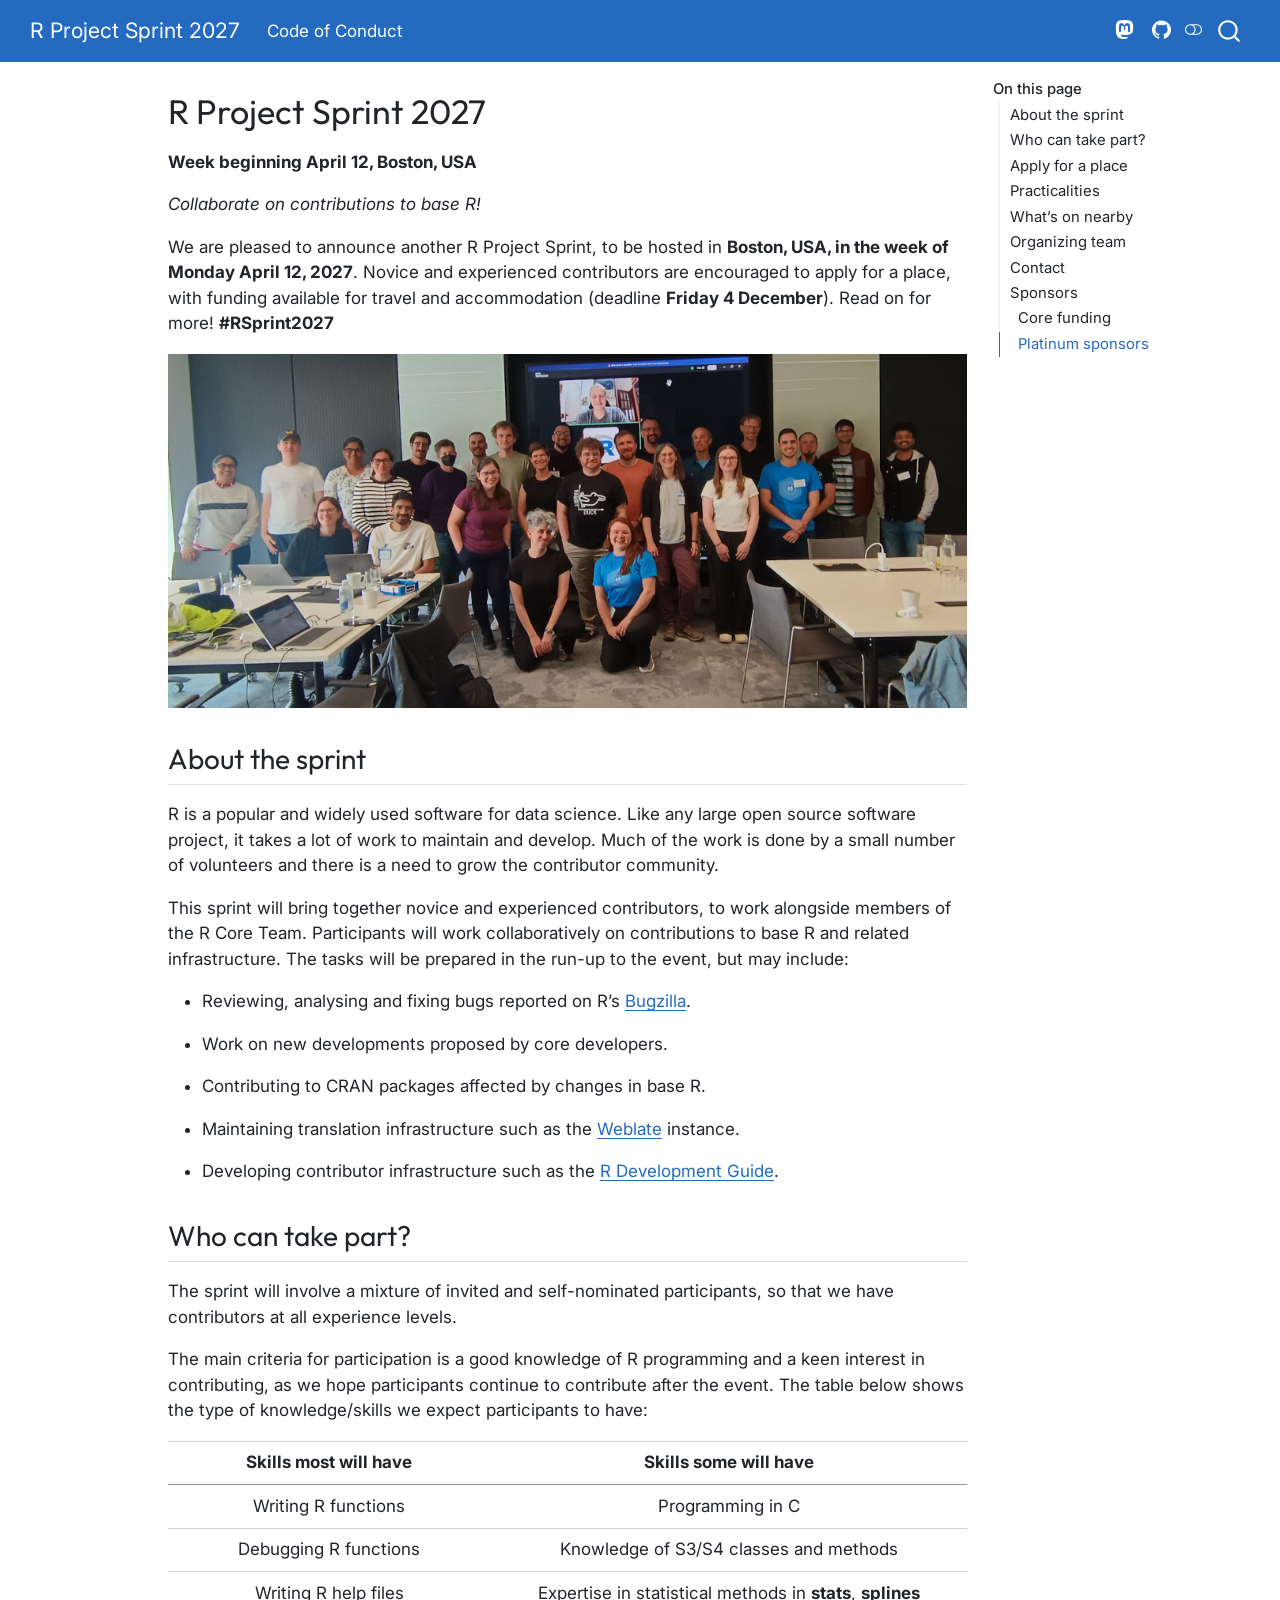
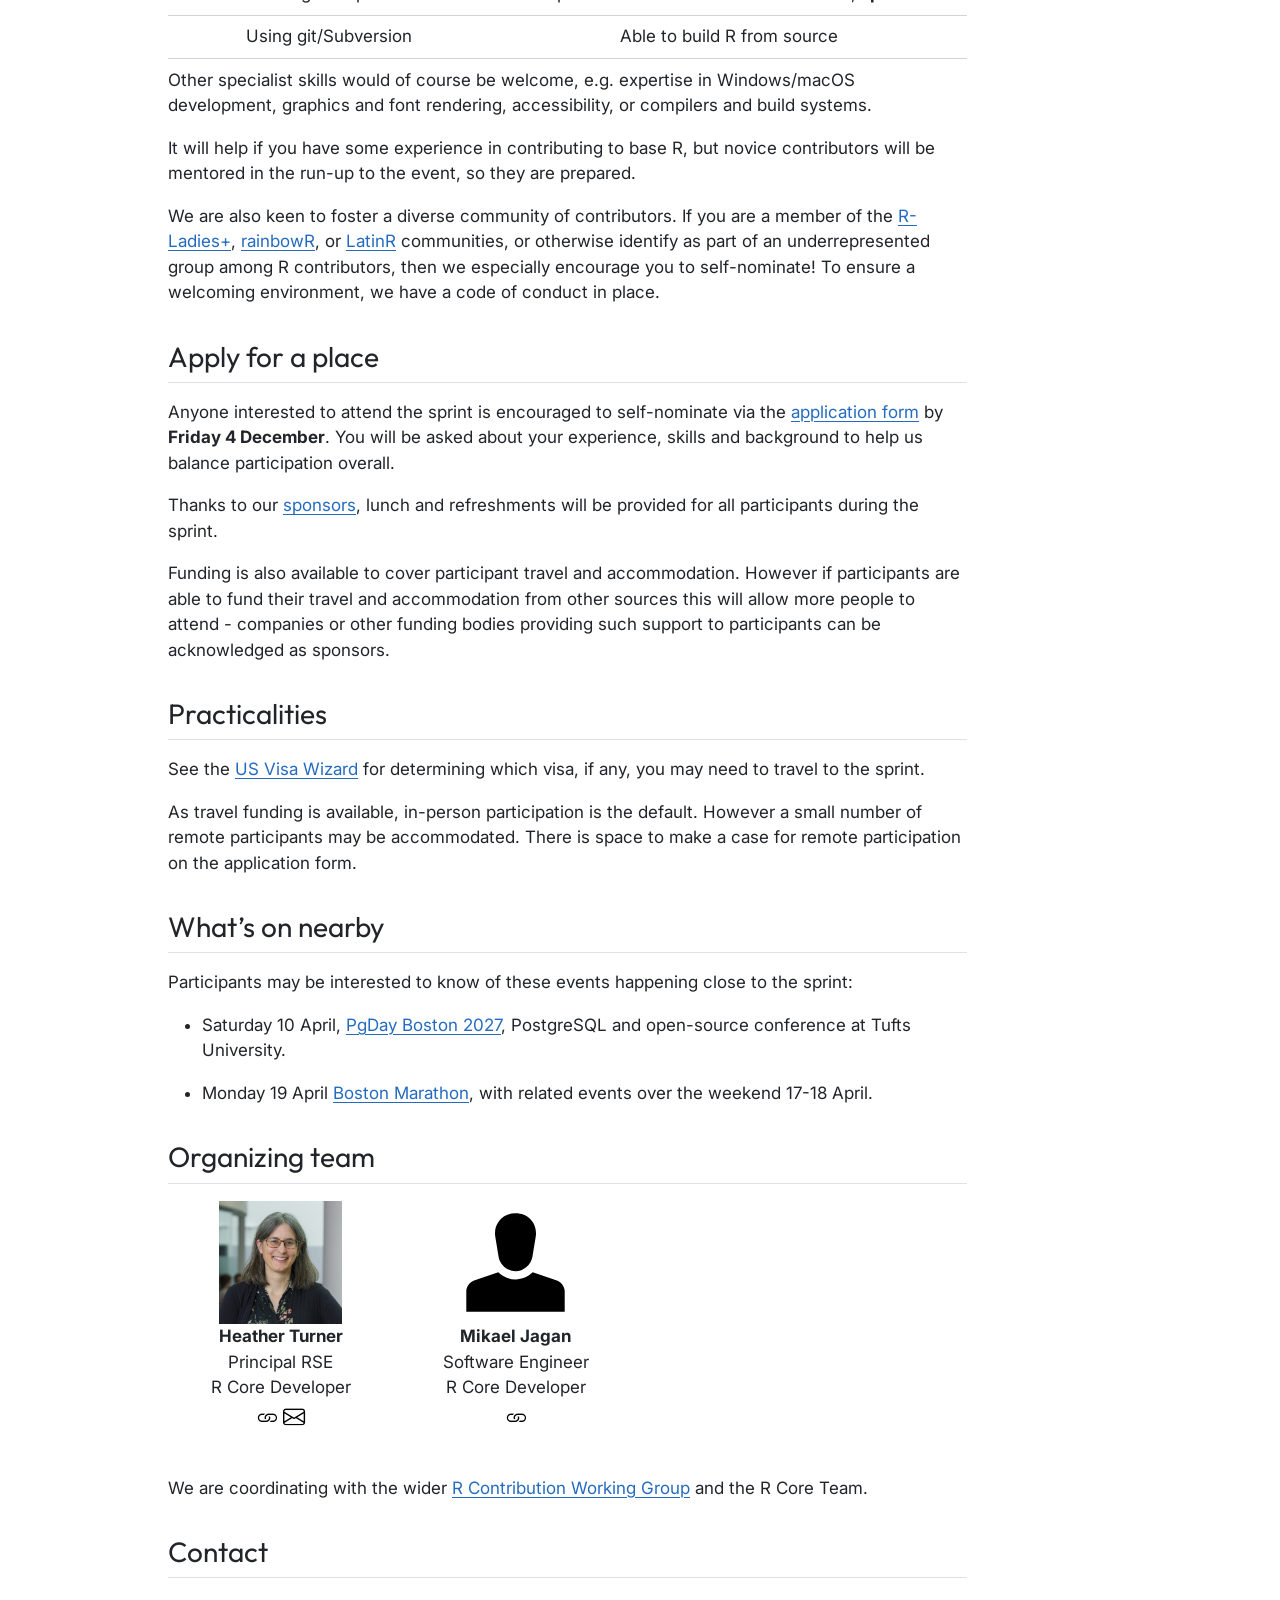
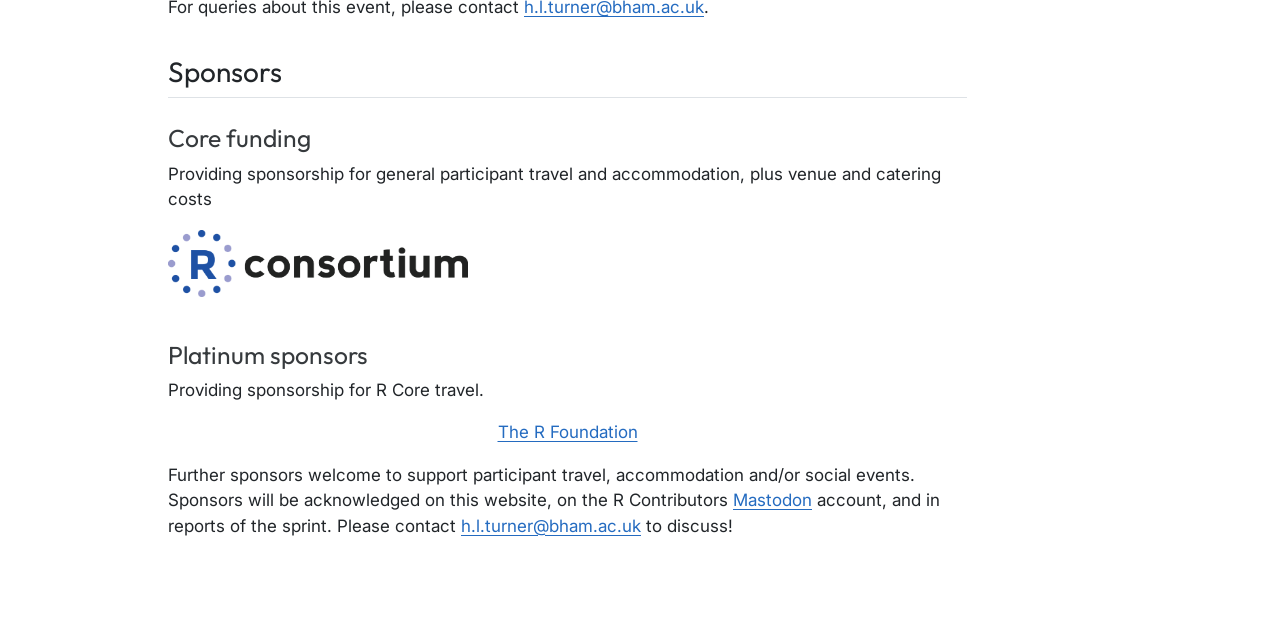
==== commit 1934e763: "Built site for gh-pages" ====
--- a/index.html
+++ b/index.html
@@ -2,7 +2,7 @@
 <html xmlns="http://www.w3.org/1999/xhtml" lang="en" xml:lang="en"><head>
 
 <meta charset="utf-8">
-<meta name="generator" content="quarto-1.10.18">
+<meta name="generator" content="quarto-1.11.9">
 
 <meta name="viewport" content="width=device-width, initial-scale=1.0, user-scalable=yes">
 
@@ -39,18 +39,19 @@
 <link href="./media/favicon.png" rel="icon" type="image/png">
 <script src="site_libs/quarto-html/quarto.js" type="module"></script>
 <script src="site_libs/quarto-html/tabsets/tabsets.js" type="module"></script>
+<script src="site_libs/quarto-html/scrollable-regions/scrollable-regions.js" type="module"></script>
 <script src="site_libs/quarto-html/popper.min.js"></script>
 <script src="site_libs/quarto-html/tippy.umd.min.js"></script>
 <script src="site_libs/quarto-html/anchor.min.js"></script>
 <link href="site_libs/quarto-html/tippy.css" rel="stylesheet">
-<link href="site_libs/quarto-html/quarto-syntax-highlighting-41452c927a43b12b7e59678aacb93f8e.css" rel="stylesheet" class="quarto-color-scheme" id="quarto-text-highlighting-styles">
-<link href="site_libs/quarto-html/quarto-syntax-highlighting-dark-03dca69276d74d969b05ab4f66a51229.css" rel="stylesheet" class="quarto-color-scheme quarto-color-alternate" id="quarto-text-highlighting-styles">
-<link href="site_libs/quarto-html/quarto-syntax-highlighting-41452c927a43b12b7e59678aacb93f8e.css" rel="stylesheet" class="quarto-color-scheme-extra" id="quarto-text-highlighting-styles">
+<link href="site_libs/quarto-html/quarto-syntax-highlighting-0e0020e7d1a24d7a606f137dd4b08598.css" rel="stylesheet" class="quarto-color-scheme" id="quarto-text-highlighting-styles">
+<link href="site_libs/quarto-html/quarto-syntax-highlighting-dark-f58e3271c1c54db94d1d24bacf8d7a32.css" rel="stylesheet" class="quarto-color-scheme quarto-color-alternate" id="quarto-text-highlighting-styles">
+<link href="site_libs/quarto-html/quarto-syntax-highlighting-0e0020e7d1a24d7a606f137dd4b08598.css" rel="stylesheet" class="quarto-color-scheme-extra" id="quarto-text-highlighting-styles">
 <script src="site_libs/bootstrap/bootstrap.min.js"></script>
 <link href="site_libs/bootstrap/bootstrap-icons.css" rel="stylesheet">
-<link href="site_libs/bootstrap/bootstrap-4571c7276931e4f7f36d527769cfd42b.min.css" rel="stylesheet" append-hash="true" class="quarto-color-scheme" id="quarto-bootstrap" data-mode="light">
-<link href="site_libs/bootstrap/bootstrap-dark-aae6e160e8dbfd007d62168cef843014.min.css" rel="stylesheet" append-hash="true" class="quarto-color-scheme quarto-color-alternate" id="quarto-bootstrap" data-mode="dark">
-<link href="site_libs/bootstrap/bootstrap-4571c7276931e4f7f36d527769cfd42b.min.css" rel="stylesheet" append-hash="true" class="quarto-color-scheme-extra" id="quarto-bootstrap" data-mode="light">
+<link href="site_libs/bootstrap/bootstrap-97c29a59177d95aa91d12c2f3b3bad82.min.css" rel="stylesheet" append-hash="true" class="quarto-color-scheme" id="quarto-bootstrap" data-mode="light">
+<link href="site_libs/bootstrap/bootstrap-dark-498b2c81efb38f85156ea81c4e01aaa9.min.css" rel="stylesheet" append-hash="true" class="quarto-color-scheme quarto-color-alternate" id="quarto-bootstrap" data-mode="dark">
+<link href="site_libs/bootstrap/bootstrap-97c29a59177d95aa91d12c2f3b3bad82.min.css" rel="stylesheet" append-hash="true" class="quarto-color-scheme-extra" id="quarto-bootstrap" data-mode="light">
 <link href="site_libs/quarto-contrib/bootstrap-icons-1.13.1/bootstrap-icons.css" rel="stylesheet">
 <script id="quarto-search-options" type="application/json">{
   "location": "navbar",
@@ -84,7 +85,7 @@
 <link rel="stylesheet" href="styles.css">
 </head>
 
-<body class="nav-fixed quarto-light"><script id="quarto-html-before-body" type="application/javascript">
+<body class="nav-fixed quarto-light"><a id="quarto-skip-link" class="visually-hidden-focusable" href="#quarto-document-content">Skip to main content</a><script id="quarto-html-before-body" type="application/javascript">
     const toggleBodyColorMode = (bsSheetEl) => {
       const mode = bsSheetEl.getAttribute("data-mode");
       const bodyEl = window.document.querySelector("body");
@@ -107,6 +108,7 @@
       for (let i=0; i < toggles.length; i++) {
         const toggle = toggles[i];
         if (toggle) {
+          toggle.setAttribute("aria-checked", alternate ? "true" : "false");
           if (alternate) {
             toggle.classList.add("alternate");
           } else {
@@ -136,13 +138,19 @@
       manageTransitions('#quarto-margin-sidebar .nav-link', true);
       // Switch the toggles
       setColorSchemeToggle(alternate)
-      // Hack to workaround the fact that safari doesn't
-      // properly recolor the scrollbar when toggling (#1455)
+    }
+    // Hack to workaround the fact that safari doesn't
+    // properly recolor the scrollbar when toggling (#1455).
+    // Not run on load: stylesheets are set before first paint there, and
+    // scrolling would undo the scroll to a URL fragment (#14973).
+    // The one pixel nudge keeps the reader where they were.
+    const refreshSafariScrollbar = () => {
       if (navigator.userAgent.indexOf('Safari') > 0 && navigator.userAgent.indexOf('Chrome') == -1) {
         manageTransitions("body", false);
-        window.scrollTo(0, 1);
+        const scrollY = window.scrollY;
+        window.scrollTo(0, scrollY > 0 ? scrollY - 1 : 1);
         setTimeout(() => {
-          window.scrollTo(0, 0);
+          window.scrollTo(0, scrollY);
           manageTransitions("body", true);
         }, 40);
       }
@@ -236,6 +244,7 @@
       // Read the current dark / light value
       let toAlternate = !hasAlternateSentinel();
       toggleColorMode(toAlternate);
+      refreshSafariScrollbar();
       setStyleSentinel(toAlternate);
       toggleGiscusIfUsed(toAlternate, darkModeDefault);
       window.dispatchEvent(new Event('resize'));
@@ -250,15 +259,14 @@
 
 <div id="quarto-search-results"></div>
   <header id="quarto-header" class="headroom fixed-top">
-    <nav class="navbar navbar-expand-lg " data-bs-theme="dark">
+    <nav class="navbar navbar-expand-lg " data-bs-theme="dark" aria-label="Site">
       <div class="navbar-container container-fluid">
       <div class="navbar-brand-container mx-auto">
     <a class="navbar-brand" href="./index.html">
     <span class="navbar-title">R Project Sprint 2027</span>
     </a>
   </div>
-            <div id="quarto-search" class="" title="Search"></div>
-          <button class="navbar-toggler" type="button" data-bs-toggle="collapse" data-bs-target="#navbarCollapse" aria-controls="navbarCollapse" role="menu" aria-expanded="false" aria-label="Toggle navigation" onclick="if (window.quartoToggleHeadroom) { window.quartoToggleHeadroom(); }">
+          <button class="navbar-toggler" type="button" data-bs-toggle="collapse" data-bs-target="#navbarCollapse" aria-controls="navbarCollapse" aria-expanded="false" aria-label="Toggle navigation" onclick="if (window.quartoToggleHeadroom) { window.quartoToggleHeadroom(); }">
   <span class="navbar-toggler-icon"></span>
 </button>
           <div class="collapse navbar-collapse" id="navbarCollapse">
@@ -282,8 +290,9 @@
 </ul>
           </div> <!-- /navcollapse -->
             <div class="quarto-navbar-tools">
-  <a href="" class="quarto-color-scheme-toggle quarto-navigation-tool  px-1" onclick="window.quartoToggleColorScheme(); return false;" title="Toggle dark mode"><i class="bi"></i></a>
+  <button type="button" role="switch" aria-checked="false" class="quarto-color-scheme-toggle quarto-navigation-tool  px-1" onclick="window.quartoToggleColorScheme(); return false;" title="Toggle dark mode" aria-label="Toggle dark mode"><i class="bi"></i></button>
 </div>
+            <div id="quarto-search" class="" title="Search"></div>
       </div> <!-- /container-fluid -->
     </nav>
 </header>
@@ -292,7 +301,7 @@
 <!-- sidebar -->
 <!-- margin-sidebar -->
     <div id="quarto-margin-sidebar" class="sidebar margin-sidebar">
-        <nav id="TOC" role="doc-toc" class="toc-active">
+        <nav id="TOC" role="doc-toc" aria-labelledby="toc-title" class="toc-active">
     <h2 id="toc-title">On this page</h2>
    
   <ul>
@@ -312,7 +321,7 @@
 </nav>
     </div>
 <!-- main -->
-<main class="content" id="quarto-document-content">
+<main class="content" id="quarto-document-content" tabindex="-1">
 
 
 <header id="title-block-header" class="quarto-title-block default">
@@ -353,8 +362,9 @@
 <li><p>Maintaining translation infrastructure such as the <a href="https://translate.rx.studio/projects/r-project/">Weblate</a> instance.</p></li>
 <li><p>Developing contributor infrastructure such as the <a href="https://contributor.r-project.org/rdevguide/">R Development Guide</a>.</p></li>
 </ul>
-<p>For a short report on R Project Sprint, see the <a href="">BEAR Blog post</a> [link TBA].</p>
 <!-- 
+For a short report on R Project Sprint, see the [BEAR Blog post]() [link TBA].
+
 You can read about the previous edition in 2023 in [this R Journal article](https://journal.r-project.org/news/RJ-2023-3-sprint/).
 -->
 </section>
@@ -398,7 +408,7 @@
 </section>
 <section id="apply-for-a-place" class="level2">
 <h2 class="anchored" data-anchor-id="apply-for-a-place">Apply for a place</h2>
-<p>Anyone interested to attend the sprint is encouraged to self-nominate via the <a href="">application form</a> [link TBA] by <strong>Friday 4 December</strong>. You will be asked about your experience, skills and background to help us balance participation overall.</p>
+<p>Anyone interested to attend the sprint is encouraged to self-nominate via the <a href="https://rfoundation.limequery.com/375163">application form</a> by <strong>Friday 4 December</strong>. You will be asked about your experience, skills and background to help us balance participation overall.</p>
 <p>Thanks to our <a href="#sponsors">sponsors</a>, lunch and refreshments will be provided for all participants during the sprint.</p>
 <p>Funding is also available to cover participant travel and accommodation. However if participants are able to fund their travel and accommodation from other sources this will allow more people to attend - companies or other funding bodies providing such support to participants can be acknowledged as sponsors.</p>
 </section>
@@ -427,8 +437,11 @@
 <div id="person1">
 <p><img src="participants/optimized/heather_turner.jpg" alt="Headshot of Heather Turner smiling for the camera. She is a middle-aged white woman with dark, shoulder-length straight hair and wears glasses." style="width:55%"> <br><b> Heather Turner </b> <br> Principal RSE<br>R Core Developer <br> <a href="https://www.heatherturner.net/" target="_blank" style="text-decoration:none"><i class="bi-link " style="font-size: 1.3em;color: #000000;" role="img" aria-hidden="true"></i></a> <a href="mailto:h.l.turner@bham.ac.uk"><i class="bi-envelope " style="font-size: 1.3em;color: #000000;" role="img" aria-hidden="true"></i></a></p>
 </div>
+<div id="person2">
+<p><img src="media/reshot-icon-human-person-6P2MCTEQ95.svg" alt="Headshot of Mikael Jagan" style="width:55%"> <br><b> Mikael Jagan </b> <br> Software Engineer<br>R Core Developer <br> <a href="https://codeberg.org/jaganmn" target="_blank" style="text-decoration:none"><i class="bi-link " style="font-size: 1.3em;color: #000000;" role="img" aria-hidden="true"></i></a></p>
 </div>
-<p>We are coordinating with the <a href="https://contributor.r-project.org/working-group">R Contribution Working Group</a> and the R Core Team.</p>
+</div>
+<p>We are coordinating with the wider <a href="https://contributor.r-project.org/working-group">R Contribution Working Group</a> and the R Core Team.</p>
 </section>
 <section id="contact" class="level2">
 <h2 class="anchored" data-anchor-id="contact">Contact</h2>
@@ -463,15 +476,50 @@
   window.document.addEventListener("DOMContentLoaded", function (event) {
     // Ensure there is a toggle, if there isn't float one in the top right
     if (window.document.querySelector('.quarto-color-scheme-toggle') === null) {
-      const a = window.document.createElement('a');
-      a.classList.add('top-right');
-      a.classList.add('quarto-color-scheme-toggle');
-      a.href = "";
-      a.onclick = function() { try { window.quartoToggleColorScheme(); } catch {} return false; };
+      const toggle = window.document.createElement('button');
+      toggle.type = "button";
+      toggle.setAttribute("role", "switch");
+      toggle.setAttribute("aria-checked", "false");
+      toggle.classList.add('top-right');
+      toggle.classList.add('quarto-color-scheme-toggle');
+      toggle.setAttribute("aria-label", "Toggle dark mode");
+      toggle.onclick = function() { try { window.quartoToggleColorScheme(); } catch {} return false; };
       const i = window.document.createElement("i");
       i.classList.add('bi');
-      a.appendChild(i);
-      window.document.body.appendChild(a);
+      toggle.appendChild(i);
+      // Put the toggle in a landmark of its own, so that landmark navigation
+      // can reach it.
+      //
+      // The container is always a fresh direct child of body, and the toggle is
+      // never moved into page furniture that the theme or the author controls.
+      // The toggle is positioned against the page, so any ancestor that
+      // establishes a containing block captures it: a positioned element or a
+      // grid for position: absolute, and transform, filter, will-change or
+      // contain for position: fixed. A direct child of body has none of these
+      // to inherit, and the shift when one appears is silent and visual.
+      //
+      // ARIA says a document should have at most one banner, and axe reports a
+      // duplicate whether or not the banners carry distinct labels. So use a
+      // header when the page has no banner yet, and a named region otherwise.
+      //
+      // A header is a banner wherever it sits, unless it is inside sectioning
+      // content, so this cannot just look at the children of body: a custom
+      // page layout wraps the title block header in a plain div. An explicit
+      // role="banner" always counts.
+      const sectioning = 'article, aside, main, nav, section, [role="article"], [role="complementary"], [role="main"], [role="navigation"], [role="region"]';
+      const hasBanner = Array.from(
+        window.document.querySelectorAll('header:not([role]), [role="banner"]')
+      ).some(function(el) {
+        return el.hasAttribute("role") || el.closest(sectioning) === null;
+      });
+      const container = window.document.createElement(hasBanner ? "div" : "header");
+      if (hasBanner) {
+        container.setAttribute("role", "region");
+        container.setAttribute("aria-label", "Toggle dark mode");
+      }
+      container.classList.add('quarto-color-scheme-toggle-container');
+      container.appendChild(toggle);
+      window.document.body.appendChild(container);
     }
     setColorSchemeToggle(hasAlternateSentinel())
     const icon = "";
@@ -546,11 +594,30 @@
       var localhostRegex = new RegExp(/^(?:http|https):\/\/localhost\:?[0-9]*\//);
       var mailtoRegex = new RegExp(/^mailto:/);
         var filterRegex = new RegExp("https:\/\/contributor\.r-project\.org\/r-project-sprint-2027");
+      const newWindowLabel = "(opens in a new tab)";
+      const newWindowNoteId = "quarto-ext-newwindow-label";
+      // Links reference one hidden label through aria-describedby, so the
+      // announcement never changes their accessible name.
+      var describeNewWindow = (link) => {
+        if (!window.document.getElementById(newWindowNoteId)) {
+          var newWindowNote = window.document.createElement("span");
+          newWindowNote.id = newWindowNoteId;
+          newWindowNote.hidden = true;
+          newWindowNote.textContent = newWindowLabel;
+          window.document.body.appendChild(newWindowNote);
+        }
+        var describedBy = (link.getAttribute("aria-describedby") || "").split(/\s+/).filter(Boolean);
+        if (!describedBy.includes(newWindowNoteId)) {
+          describedBy.push(newWindowNoteId);
+          link.setAttribute("aria-describedby", describedBy.join(" "));
+        }
+      }
       var isInternal = (href) => {
           return filterRegex.test(href) || localhostRegex.test(href) || mailtoRegex.test(href);
       }
       // Inspect non-navigation links and adorn them if external
-     var links = window.document.querySelectorAll('a[href]:not(.nav-link):not(.navbar-brand):not(.toc-action):not(.sidebar-link):not(.sidebar-item-toggle):not(.pagination-link):not(.no-external):not([aria-hidden]):not(.dropdown-item):not(.quarto-navigation-tool):not(.about-link)');
+      window.quartoDecorateExternalLinks = function (root) {
+     var links = (root || window.document).querySelectorAll('a[href]:not(.nav-link):not(.navbar-brand):not(.toc-action):not(.sidebar-link):not(.sidebar-item-toggle):not(.pagination-link):not(.no-external):not([aria-hidden]):not(.dropdown-item):not(.quarto-navigation-tool):not(.about-link)');
       for (var i=0; i<links.length; i++) {
         const link = links[i];
         if (!isInternal(link.href)) {
@@ -564,8 +631,70 @@
             if (link.getAttribute("rel") === null) {
               link.setAttribute("rel", "noopener");
             }
-        }
-      }
+            describeNewWindow(link);
+          if (!link.classList.contains('no-external-icon')) {
+          }
+        }
+      }
+      };
+      window.quartoDecorateExternalLinks(window.document);
+    // Esc closes the popup (WCAG 1.4.13) and focus leaving both trigger and
+    // popup closes it (WCAG 2.4.11); tippy handles neither for interactive popups.
+    const hideOnEscAndFocusOut = {
+      name: 'hideOnEscAndFocusOut',
+      defaultValue: true,
+      fn(instance) {
+        const dismiss = () => {
+          // A show scheduled by the trigger delay would otherwise reopen it
+          instance.clearDelayTimeouts();
+          instance.hide();
+        };
+        const onKeyDown = (event) => {
+          if (event.key !== 'Escape') {
+            return;
+          }
+          // Keep Esc from also reaching page handlers (e.g. reveal.js overview),
+          // except an open reveal.js slide menu, which Esc should close too.
+          // The menu handles keys only when its keyboard option is on.
+          const menuHandlesEsc = window.Reveal?.getPlugin?.('menu')?.isOpen() &&
+            window.Reveal.getConfig().menu?.keyboard !== false;
+          if (!menuHandlesEsc) {
+            event.stopPropagation();
+          }
+          if (instance.popper.contains(window.document.activeElement)) {
+            // Disabled while refocusing so the focus trigger does not reopen it
+            instance.disable();
+            instance.reference.focus();
+            instance.enable();
+          }
+          dismiss();
+        };
+        const onFocusOut = (event) => {
+          const target = event.relatedTarget;
+          if (target && !instance.reference.contains(target) &&
+              !instance.popper.contains(target)) {
+            dismiss();
+          }
+        };
+        // On the trigger too: a click trigger (code-annotations: select) has no
+        // blur handling. Attached for the instance's lifetime so leaving the
+        // trigger also cancels a show still pending on the trigger delay.
+        instance.reference.addEventListener('focusout', onFocusOut);
+        return {
+          onShow() {
+            window.document.addEventListener('keydown', onKeyDown, true);
+            instance.popper.addEventListener('focusout', onFocusOut);
+          },
+          onHide() {
+            window.document.removeEventListener('keydown', onKeyDown, true);
+            instance.popper.removeEventListener('focusout', onFocusOut);
+          },
+          onDestroy() {
+            instance.reference.removeEventListener('focusout', onFocusOut);
+          },
+        };
+      },
+    };
     function tippyHover(el, contentFn, onTriggerFn, onUntriggerFn) {
       const config = {
         allowHTML: true,
@@ -579,6 +708,7 @@
         interactiveBorder: 10,
         theme: 'quarto',
         placement: 'bottom-start',
+        plugins: [hideOnEscAndFocusOut],
       };
       if (contentFn) {
         config.content = contentFn;
@@ -741,44 +871,54 @@
           const lineIds = lines.map((line) => {
             return targetCell + "-" + line;
           })
-          let top = null;
-          let height = null;
-          let parent = null;
+          // Each band is positioned against its own containing block, which is
+          // not the offsetParent of the lines, so place it from client rects.
+          const placeBand = (band, firstEl, lastEl, codeBlock) => {
+            const container = band.offsetParent;
+            if (container === null) {
+              return;
+            }
+            const containerRect = container.getBoundingClientRect();
+            // Reveal.js scales slides with a transform, so convert client
+            // pixels back to the CSS pixels of the container.
+            const scale = containerRect.height / container.offsetHeight || 1;
+            const firstRect = firstEl.getBoundingClientRect();
+            const lastRect = lastEl.getBoundingClientRect();
+            const top = (firstRect.top - containerRect.top) / scale - container.clientTop + container.scrollTop;
+            const height = (lastRect.bottom - firstRect.top) / scale;
+            band.style.top = top - 2 + "px";
+            band.style.height = height + 4 + "px";
+            if (codeBlock) {
+              // Without the copy button wrapper, the containing block is wider
+              // than the code block, so span the code block explicitly.
+              const blockRect = codeBlock.getBoundingClientRect();
+              band.style.left = (blockRect.left - containerRect.left) / scale - container.clientLeft + container.scrollLeft + "px";
+              band.style.width = blockRect.width / scale + "px";
+            }
+          };
           if (lineIds.length > 0) {
-              //compute the position of the single el (top and bottom and make a div)
-              const el = window.document.getElementById(lineIds[0]);
-              top = el.offsetTop;
-              height = el.offsetHeight;
-              parent = el.parentElement.parentElement;
-            if (lineIds.length > 1) {
-              const lastEl = window.document.getElementById(lineIds[lineIds.length - 1]);
-              const bottom = lastEl.offsetTop + lastEl.offsetHeight;
-              height = bottom - top;
+            const el = window.document.getElementById(lineIds[0]);
+            const lastEl = window.document.getElementById(lineIds[lineIds.length - 1]);
+            const parent = el.parentElement.parentElement;
+            // cook up a div (if necessary) and position it
+            let div = window.document.getElementById("code-annotation-line-highlight");
+            if (div === null) {
+              div = window.document.createElement("div");
+              div.setAttribute("id", "code-annotation-line-highlight");
+              div.style.position = 'absolute';
+              parent.appendChild(div);
             }
-            if (top !== null && height !== null && parent !== null) {
-              // cook up a div (if necessary) and position it 
-              let div = window.document.getElementById("code-annotation-line-highlight");
-              if (div === null) {
-                div = window.document.createElement("div");
-                div.setAttribute("id", "code-annotation-line-highlight");
-                div.style.position = 'absolute';
-                parent.appendChild(div);
-              }
-              div.style.top = top - 2 + "px";
-              div.style.height = height + 4 + "px";
-              div.style.left = 0;
-              let gutterDiv = window.document.getElementById("code-annotation-line-highlight-gutter");
-              if (gutterDiv === null) {
-                gutterDiv = window.document.createElement("div");
-                gutterDiv.setAttribute("id", "code-annotation-line-highlight-gutter");
-                gutterDiv.style.position = 'absolute';
-                const codeCell = window.document.getElementById(targetCell);
-                const gutter = codeCell.querySelector('.code-annotation-gutter');
-                gutter.appendChild(gutterDiv);
-              }
-              gutterDiv.style.top = top - 2 + "px";
-              gutterDiv.style.height = height + 4 + "px";
+            placeBand(div, el, lastEl, parent.closest("div.sourceCode") || parent);
+            let gutterDiv = window.document.getElementById("code-annotation-line-highlight-gutter");
+            if (gutterDiv === null) {
+              gutterDiv = window.document.createElement("div");
+              gutterDiv.setAttribute("id", "code-annotation-line-highlight-gutter");
+              gutterDiv.style.position = 'absolute';
+              const codeCell = window.document.getElementById(targetCell);
+              const gutter = codeCell.querySelector('.code-annotation-gutter');
+              gutter.appendChild(gutterDiv);
             }
+            placeBand(gutterDiv, el, lastEl);
             selectedAnnoteEl = annoteEl;
           }
         };
@@ -877,6 +1017,9 @@
     }
   });
   </script>
+  <script type="application/javascript">
+  window.quartoScrollableRegionsLabels = {"code":"Scrollable code","output":"Scrollable output"};
+  </script>
 </div> <!-- /content -->
 
 
--- a/site_libs/quarto-html/quarto-syntax-highlighting-0e0020e7d1a24d7a606f137dd4b08598.css
+++ b/site_libs/quarto-html/quarto-syntax-highlighting-0e0020e7d1a24d7a606f137dd4b08598.css
@@ -0,0 +1,236 @@
+/* quarto syntax highlight colors */
+:root {
+  --quarto-hl-ot-color: #003B4F;
+  --quarto-hl-at-color: #657422;
+  --quarto-hl-ss-color: #20794D;
+  --quarto-hl-an-color: #5E5E5E;
+  --quarto-hl-fu-color: #4758AB;
+  --quarto-hl-st-color: #20794D;
+  --quarto-hl-cf-color: #003B4F;
+  --quarto-hl-op-color: #5E5E5E;
+  --quarto-hl-er-color: #AD0000;
+  --quarto-hl-bn-color: #AD0000;
+  --quarto-hl-al-color: #AD0000;
+  --quarto-hl-va-color: #111111;
+  --quarto-hl-bu-color: inherit;
+  --quarto-hl-ex-color: inherit;
+  --quarto-hl-pp-color: #AD0000;
+  --quarto-hl-in-color: #5E5E5E;
+  --quarto-hl-vs-color: #20794D;
+  --quarto-hl-wa-color: #5E5E5E;
+  --quarto-hl-do-color: #5E5E5E;
+  --quarto-hl-im-color: #00769E;
+  --quarto-hl-ch-color: #20794D;
+  --quarto-hl-dt-color: #AD0000;
+  --quarto-hl-fl-color: #AD0000;
+  --quarto-hl-co-color: #5E5E5E;
+  --quarto-hl-cv-color: #5E5E5E;
+  --quarto-hl-cn-color: #8f5902;
+  --quarto-hl-sc-color: #5E5E5E;
+  --quarto-hl-dv-color: #AD0000;
+  --quarto-hl-kw-color: #003B4F;
+}
+
+/* other quarto variables */
+:root {
+  --quarto-font-monospace: "Fira Mono";
+}
+
+/* syntax highlight based on Pandoc's rules */
+pre > code.sourceCode > span {
+  color: #003B4F;
+}
+
+code.sourceCode > span {
+  color: #003B4F;
+}
+
+div.sourceCode,
+div.sourceCode pre.sourceCode {
+  color: #003B4F;
+}
+
+/* Normal */
+code span {
+  color: #003B4F;
+}
+
+/* Alert */
+code span.al {
+  color: #AD0000;
+  font-style: inherit;
+}
+
+/* Annotation */
+code span.an {
+  color: #5E5E5E;
+  font-style: inherit;
+}
+
+/* Attribute */
+code span.at {
+  color: #657422;
+  font-style: inherit;
+}
+
+/* BaseN */
+code span.bn {
+  color: #AD0000;
+  font-style: inherit;
+}
+
+/* BuiltIn */
+code span.bu {
+  font-style: inherit;
+}
+
+/* ControlFlow */
+code span.cf {
+  color: #003B4F;
+  font-weight: bold;
+  font-style: inherit;
+}
+
+/* Char */
+code span.ch {
+  color: #20794D;
+  font-style: inherit;
+}
+
+/* Constant */
+code span.cn {
+  color: #8f5902;
+  font-style: inherit;
+}
+
+/* Comment */
+code span.co {
+  color: #5E5E5E;
+  font-style: inherit;
+}
+
+/* CommentVar */
+code span.cv {
+  color: #5E5E5E;
+  font-style: italic;
+}
+
+/* Documentation */
+code span.do {
+  color: #5E5E5E;
+  font-style: italic;
+}
+
+/* DataType */
+code span.dt {
+  color: #AD0000;
+  font-style: inherit;
+}
+
+/* DecVal */
+code span.dv {
+  color: #AD0000;
+  font-style: inherit;
+}
+
+/* Error */
+code span.er {
+  color: #AD0000;
+  font-style: inherit;
+}
+
+/* Extension */
+code span.ex {
+  font-style: inherit;
+}
+
+/* Float */
+code span.fl {
+  color: #AD0000;
+  font-style: inherit;
+}
+
+/* Function */
+code span.fu {
+  color: #4758AB;
+  font-style: inherit;
+}
+
+/* Import */
+code span.im {
+  color: #00769E;
+  font-style: inherit;
+}
+
+/* Information */
+code span.in {
+  color: #5E5E5E;
+  font-style: inherit;
+}
+
+/* Keyword */
+code span.kw {
+  color: #003B4F;
+  font-weight: bold;
+  font-style: inherit;
+}
+
+/* Operator */
+code span.op {
+  color: #5E5E5E;
+  font-style: inherit;
+}
+
+/* Other */
+code span.ot {
+  color: #003B4F;
+  font-style: inherit;
+}
+
+/* Preprocessor */
+code span.pp {
+  color: #AD0000;
+  font-style: inherit;
+}
+
+/* SpecialChar */
+code span.sc {
+  color: #5E5E5E;
+  font-style: inherit;
+}
+
+/* SpecialString */
+code span.ss {
+  color: #20794D;
+  font-style: inherit;
+}
+
+/* String */
+code span.st {
+  color: #20794D;
+  font-style: inherit;
+}
+
+/* Variable */
+code span.va {
+  color: #111111;
+  font-style: inherit;
+}
+
+/* VerbatimString */
+code span.vs {
+  color: #20794D;
+  font-style: inherit;
+}
+
+/* Warning */
+code span.wa {
+  color: #5E5E5E;
+  font-style: italic;
+}
+
+.prevent-inlining {
+  content: "</";
+}
+
+/*# sourceMappingURL=64e64953f19cd8a3223aa8f9ea88f6f7.css.map */
--- a/site_libs/quarto-html/quarto-syntax-highlighting-dark-f58e3271c1c54db94d1d24bacf8d7a32.css
+++ b/site_libs/quarto-html/quarto-syntax-highlighting-dark-f58e3271c1c54db94d1d24bacf8d7a32.css
@@ -0,0 +1,219 @@
+/* quarto syntax highlight colors */
+:root {
+  --quarto-hl-al-color: #f07178;
+  --quarto-hl-an-color: #d4d0ab;
+  --quarto-hl-at-color: #00e0e0;
+  --quarto-hl-bn-color: #d4d0ab;
+  --quarto-hl-bu-color: #abe338;
+  --quarto-hl-ch-color: #abe338;
+  --quarto-hl-co-color: #f8f8f2;
+  --quarto-hl-cv-color: #ffd700;
+  --quarto-hl-cn-color: #ffd700;
+  --quarto-hl-cf-color: #ffa07a;
+  --quarto-hl-dt-color: #ffa07a;
+  --quarto-hl-dv-color: #d4d0ab;
+  --quarto-hl-do-color: #f8f8f2;
+  --quarto-hl-er-color: #f07178;
+  --quarto-hl-ex-color: #00e0e0;
+  --quarto-hl-fl-color: #d4d0ab;
+  --quarto-hl-fu-color: #ffa07a;
+  --quarto-hl-im-color: #abe338;
+  --quarto-hl-in-color: #d4d0ab;
+  --quarto-hl-kw-color: #ffa07a;
+  --quarto-hl-op-color: #ffa07a;
+  --quarto-hl-ot-color: #00e0e0;
+  --quarto-hl-pp-color: #dcc6e0;
+  --quarto-hl-re-color: #00e0e0;
+  --quarto-hl-sc-color: #abe338;
+  --quarto-hl-ss-color: #abe338;
+  --quarto-hl-st-color: #abe338;
+  --quarto-hl-va-color: #00e0e0;
+  --quarto-hl-vs-color: #abe338;
+  --quarto-hl-wa-color: #dcc6e0;
+}
+
+/* other quarto variables */
+:root {
+  --quarto-font-monospace: "Fira Mono";
+}
+
+/* syntax highlight based on Pandoc's rules */
+pre > code.sourceCode > span {
+  color: #f8f8f2;
+}
+
+code.sourceCode > span {
+  color: #f8f8f2;
+}
+
+div.sourceCode,
+div.sourceCode pre.sourceCode {
+  color: #f8f8f2;
+}
+
+/* Normal */
+code span {
+  color: #f8f8f2;
+}
+
+/* Alert */
+code span.al {
+  color: #f07178;
+}
+
+/* Annotation */
+code span.an {
+  color: #d4d0ab;
+}
+
+/* Attribute */
+code span.at {
+  color: #00e0e0;
+}
+
+/* BaseN */
+code span.bn {
+  color: #d4d0ab;
+}
+
+/* BuiltIn */
+code span.bu {
+  color: #abe338;
+}
+
+/* ControlFlow */
+code span.cf {
+  font-weight: bold;
+  color: #ffa07a;
+}
+
+/* Char */
+code span.ch {
+  color: #abe338;
+}
+
+/* Constant */
+code span.cn {
+  color: #ffd700;
+}
+
+/* Comment */
+code span.co {
+  font-style: italic;
+  color: #f8f8f2;
+}
+
+/* CommentVar */
+code span.cv {
+  color: #ffd700;
+}
+
+/* Documentation */
+code span.do {
+  color: #f8f8f2;
+}
+
+/* DataType */
+code span.dt {
+  color: #ffa07a;
+}
+
+/* DecVal */
+code span.dv {
+  color: #d4d0ab;
+}
+
+/* Error */
+code span.er {
+  color: #f07178;
+  text-decoration: underline;
+}
+
+/* Extension */
+code span.ex {
+  font-weight: bold;
+  color: #00e0e0;
+}
+
+/* Float */
+code span.fl {
+  color: #d4d0ab;
+}
+
+/* Function */
+code span.fu {
+  color: #ffa07a;
+}
+
+/* Import */
+code span.im {
+  color: #abe338;
+}
+
+/* Information */
+code span.in {
+  color: #d4d0ab;
+}
+
+/* Keyword */
+code span.kw {
+  font-weight: bold;
+  color: #ffa07a;
+}
+
+/* Operator */
+code span.op {
+  color: #ffa07a;
+}
+
+/* Other */
+code span.ot {
+  color: #00e0e0;
+}
+
+/* Preprocessor */
+code span.pp {
+  color: #dcc6e0;
+}
+
+/* RegionMarker */
+code span.re {
+  background-color: #f8f8f2;
+  color: #00e0e0;
+}
+
+/* SpecialChar */
+code span.sc {
+  color: #abe338;
+}
+
+/* SpecialString */
+code span.ss {
+  color: #abe338;
+}
+
+/* String */
+code span.st {
+  color: #abe338;
+}
+
+/* Variable */
+code span.va {
+  color: #00e0e0;
+}
+
+/* VerbatimString */
+code span.vs {
+  color: #abe338;
+}
+
+/* Warning */
+code span.wa {
+  color: #dcc6e0;
+}
+
+.prevent-inlining {
+  content: "</";
+}
+
+/*# sourceMappingURL=556b9cef9ce8b2082e17fa85a53867f6.css.map */
--- a/site_libs/quarto-html/quarto-syntax-highlighting-0e0020e7d1a24d7a606f137dd4b08598.css
+++ b/site_libs/quarto-html/quarto-syntax-highlighting-0e0020e7d1a24d7a606f137dd4b08598.css
@@ -0,0 +1,236 @@
+/* quarto syntax highlight colors */
+:root {
+  --quarto-hl-ot-color: #003B4F;
+  --quarto-hl-at-color: #657422;
+  --quarto-hl-ss-color: #20794D;
+  --quarto-hl-an-color: #5E5E5E;
+  --quarto-hl-fu-color: #4758AB;
+  --quarto-hl-st-color: #20794D;
+  --quarto-hl-cf-color: #003B4F;
+  --quarto-hl-op-color: #5E5E5E;
+  --quarto-hl-er-color: #AD0000;
+  --quarto-hl-bn-color: #AD0000;
+  --quarto-hl-al-color: #AD0000;
+  --quarto-hl-va-color: #111111;
+  --quarto-hl-bu-color: inherit;
+  --quarto-hl-ex-color: inherit;
+  --quarto-hl-pp-color: #AD0000;
+  --quarto-hl-in-color: #5E5E5E;
+  --quarto-hl-vs-color: #20794D;
+  --quarto-hl-wa-color: #5E5E5E;
+  --quarto-hl-do-color: #5E5E5E;
+  --quarto-hl-im-color: #00769E;
+  --quarto-hl-ch-color: #20794D;
+  --quarto-hl-dt-color: #AD0000;
+  --quarto-hl-fl-color: #AD0000;
+  --quarto-hl-co-color: #5E5E5E;
+  --quarto-hl-cv-color: #5E5E5E;
+  --quarto-hl-cn-color: #8f5902;
+  --quarto-hl-sc-color: #5E5E5E;
+  --quarto-hl-dv-color: #AD0000;
+  --quarto-hl-kw-color: #003B4F;
+}
+
+/* other quarto variables */
+:root {
+  --quarto-font-monospace: "Fira Mono";
+}
+
+/* syntax highlight based on Pandoc's rules */
+pre > code.sourceCode > span {
+  color: #003B4F;
+}
+
+code.sourceCode > span {
+  color: #003B4F;
+}
+
+div.sourceCode,
+div.sourceCode pre.sourceCode {
+  color: #003B4F;
+}
+
+/* Normal */
+code span {
+  color: #003B4F;
+}
+
+/* Alert */
+code span.al {
+  color: #AD0000;
+  font-style: inherit;
+}
+
+/* Annotation */
+code span.an {
+  color: #5E5E5E;
+  font-style: inherit;
+}
+
+/* Attribute */
+code span.at {
+  color: #657422;
+  font-style: inherit;
+}
+
+/* BaseN */
+code span.bn {
+  color: #AD0000;
+  font-style: inherit;
+}
+
+/* BuiltIn */
+code span.bu {
+  font-style: inherit;
+}
+
+/* ControlFlow */
+code span.cf {
+  color: #003B4F;
+  font-weight: bold;
+  font-style: inherit;
+}
+
+/* Char */
+code span.ch {
+  color: #20794D;
+  font-style: inherit;
+}
+
+/* Constant */
+code span.cn {
+  color: #8f5902;
+  font-style: inherit;
+}
+
+/* Comment */
+code span.co {
+  color: #5E5E5E;
+  font-style: inherit;
+}
+
+/* CommentVar */
+code span.cv {
+  color: #5E5E5E;
+  font-style: italic;
+}
+
+/* Documentation */
+code span.do {
+  color: #5E5E5E;
+  font-style: italic;
+}
+
+/* DataType */
+code span.dt {
+  color: #AD0000;
+  font-style: inherit;
+}
+
+/* DecVal */
+code span.dv {
+  color: #AD0000;
+  font-style: inherit;
+}
+
+/* Error */
+code span.er {
+  color: #AD0000;
+  font-style: inherit;
+}
+
+/* Extension */
+code span.ex {
+  font-style: inherit;
+}
+
+/* Float */
+code span.fl {
+  color: #AD0000;
+  font-style: inherit;
+}
+
+/* Function */
+code span.fu {
+  color: #4758AB;
+  font-style: inherit;
+}
+
+/* Import */
+code span.im {
+  color: #00769E;
+  font-style: inherit;
+}
+
+/* Information */
+code span.in {
+  color: #5E5E5E;
+  font-style: inherit;
+}
+
+/* Keyword */
+code span.kw {
+  color: #003B4F;
+  font-weight: bold;
+  font-style: inherit;
+}
+
+/* Operator */
+code span.op {
+  color: #5E5E5E;
+  font-style: inherit;
+}
+
+/* Other */
+code span.ot {
+  color: #003B4F;
+  font-style: inherit;
+}
+
+/* Preprocessor */
+code span.pp {
+  color: #AD0000;
+  font-style: inherit;
+}
+
+/* SpecialChar */
+code span.sc {
+  color: #5E5E5E;
+  font-style: inherit;
+}
+
+/* SpecialString */
+code span.ss {
+  color: #20794D;
+  font-style: inherit;
+}
+
+/* String */
+code span.st {
+  color: #20794D;
+  font-style: inherit;
+}
+
+/* Variable */
+code span.va {
+  color: #111111;
+  font-style: inherit;
+}
+
+/* VerbatimString */
+code span.vs {
+  color: #20794D;
+  font-style: inherit;
+}
+
+/* Warning */
+code span.wa {
+  color: #5E5E5E;
+  font-style: italic;
+}
+
+.prevent-inlining {
+  content: "</";
+}
+
+/*# sourceMappingURL=64e64953f19cd8a3223aa8f9ea88f6f7.css.map */
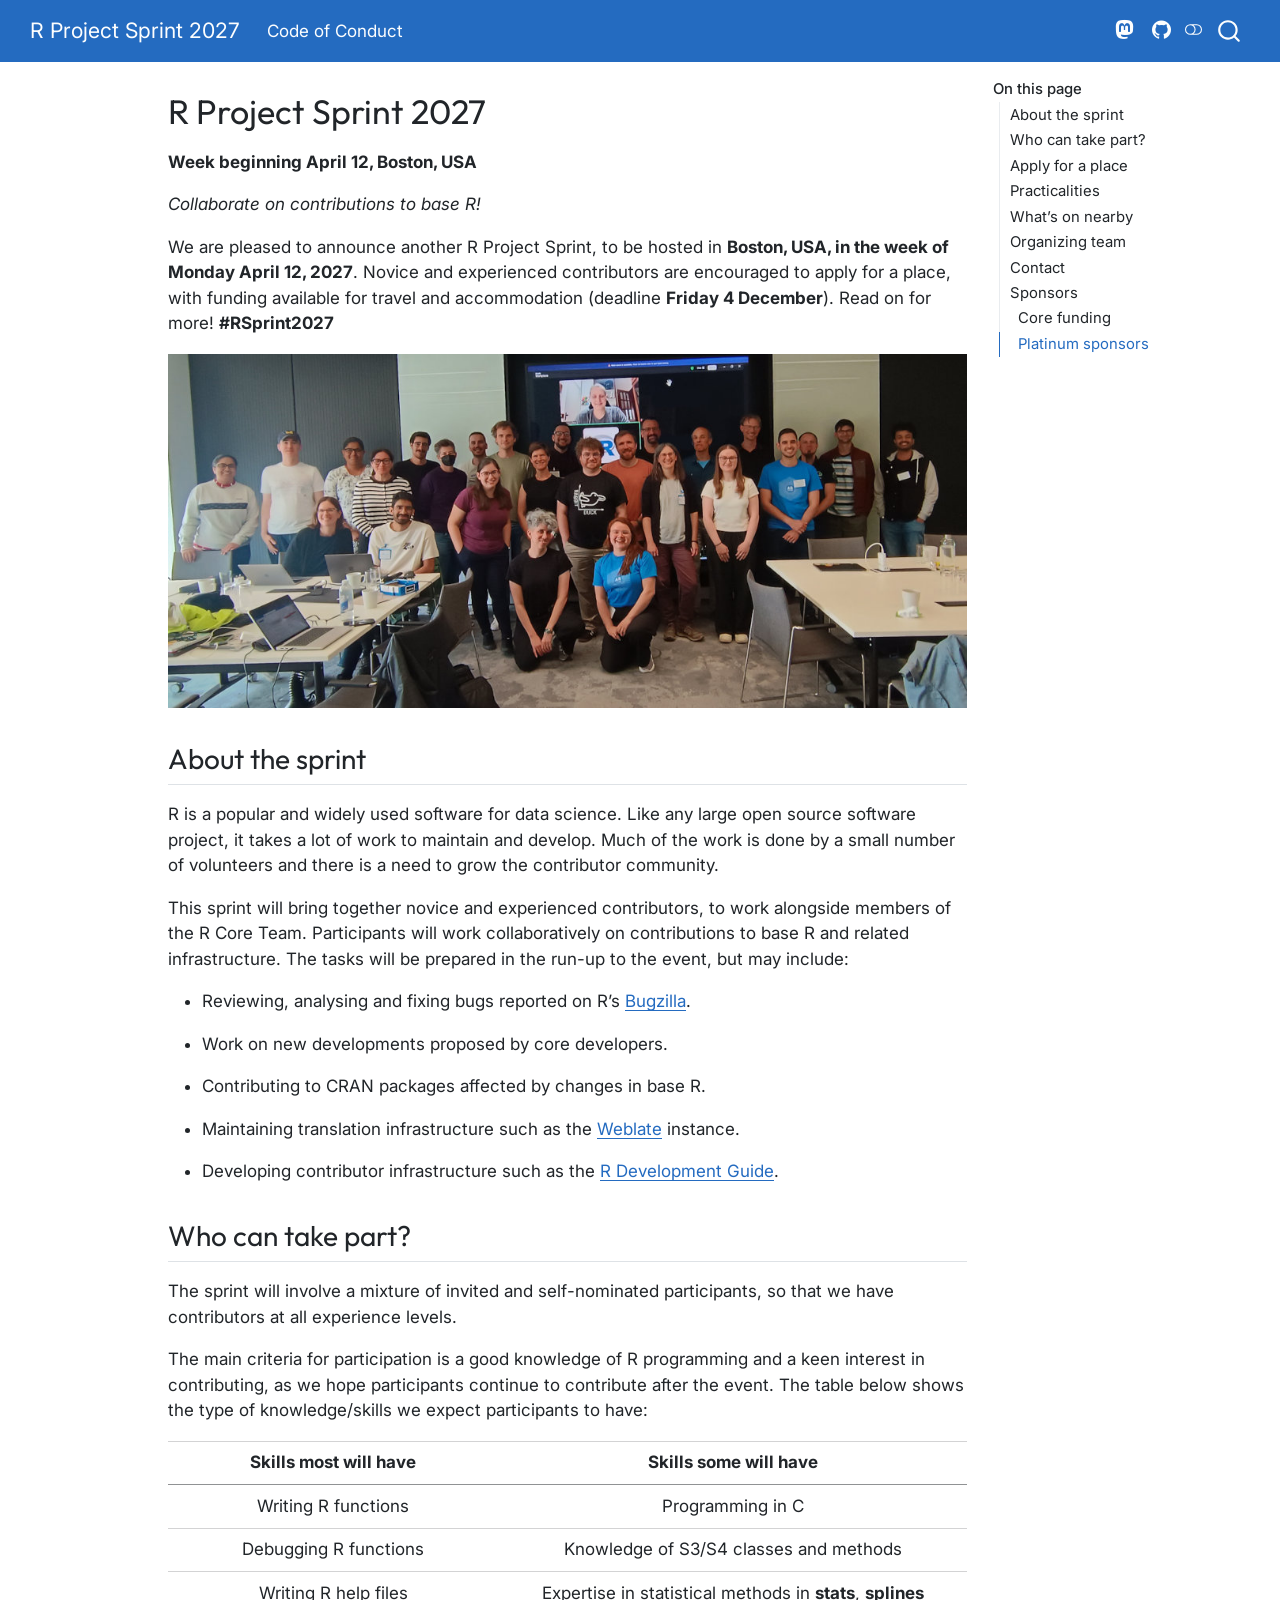
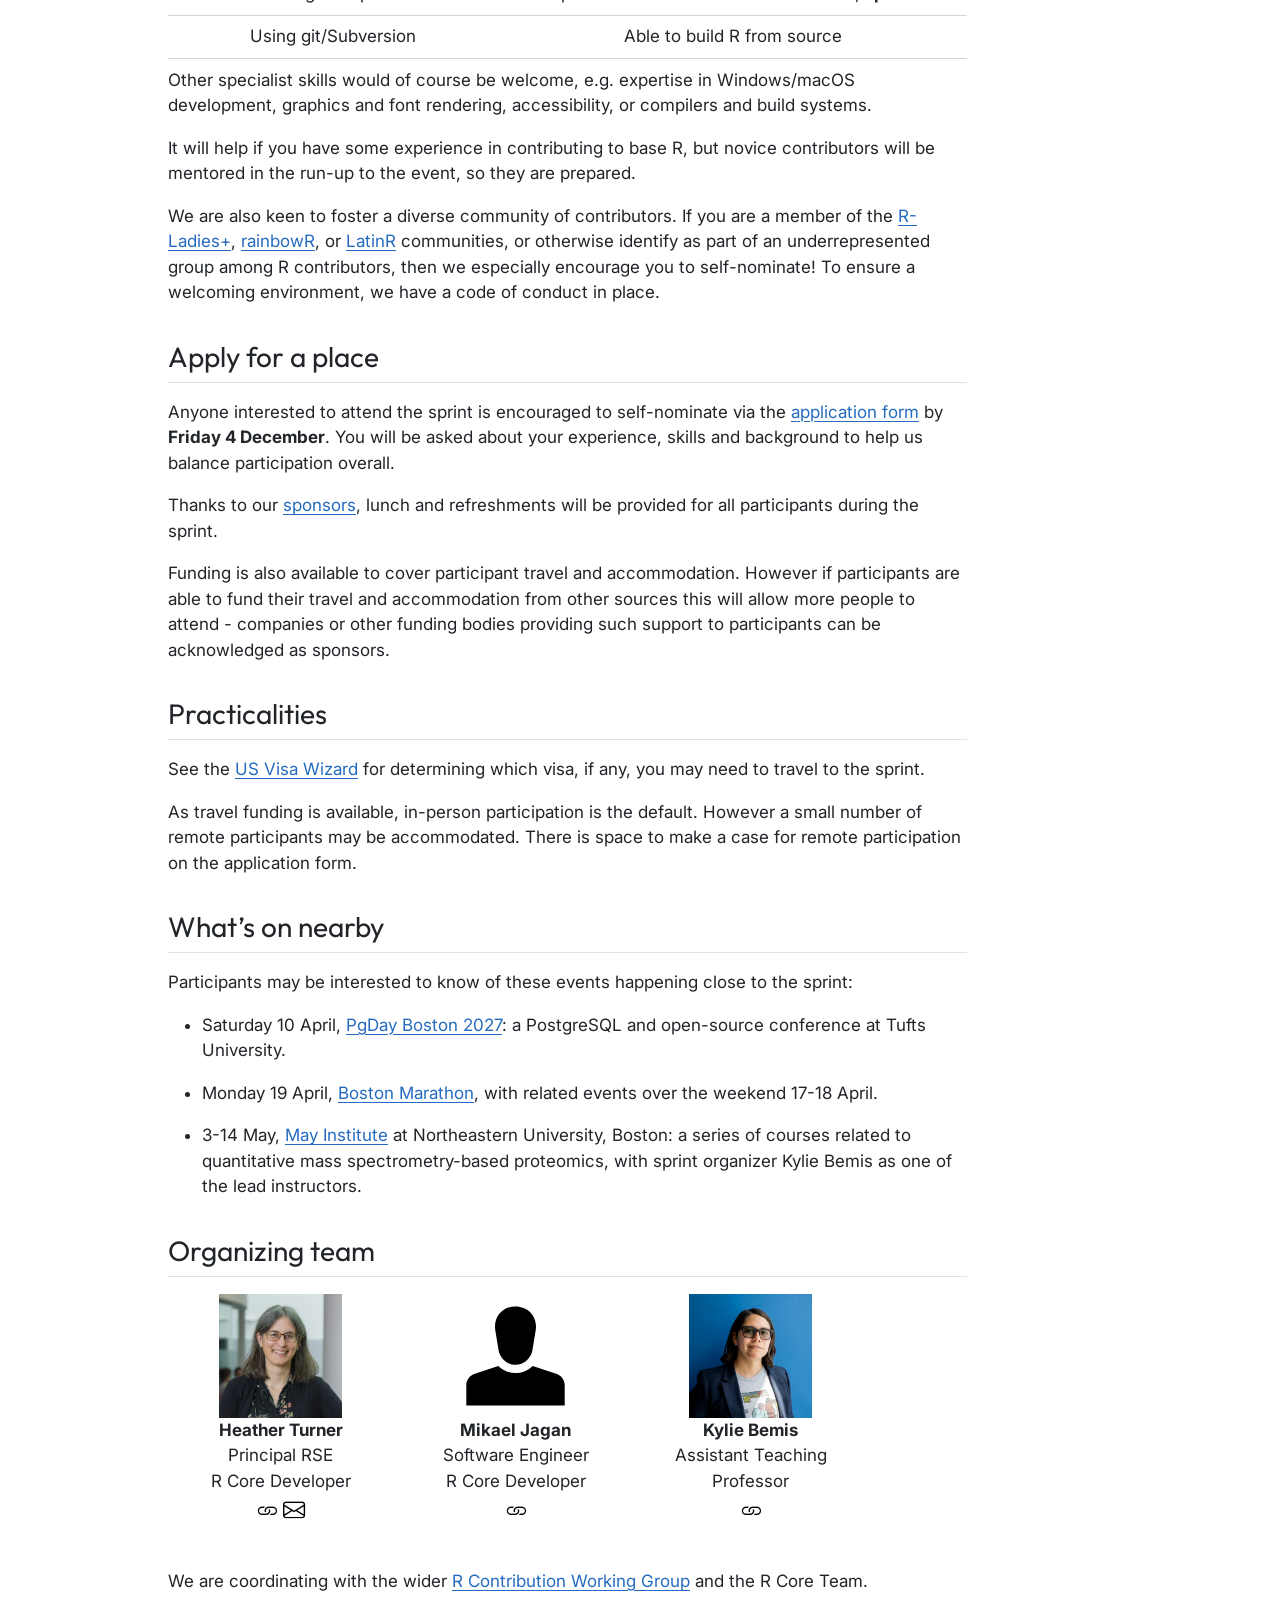
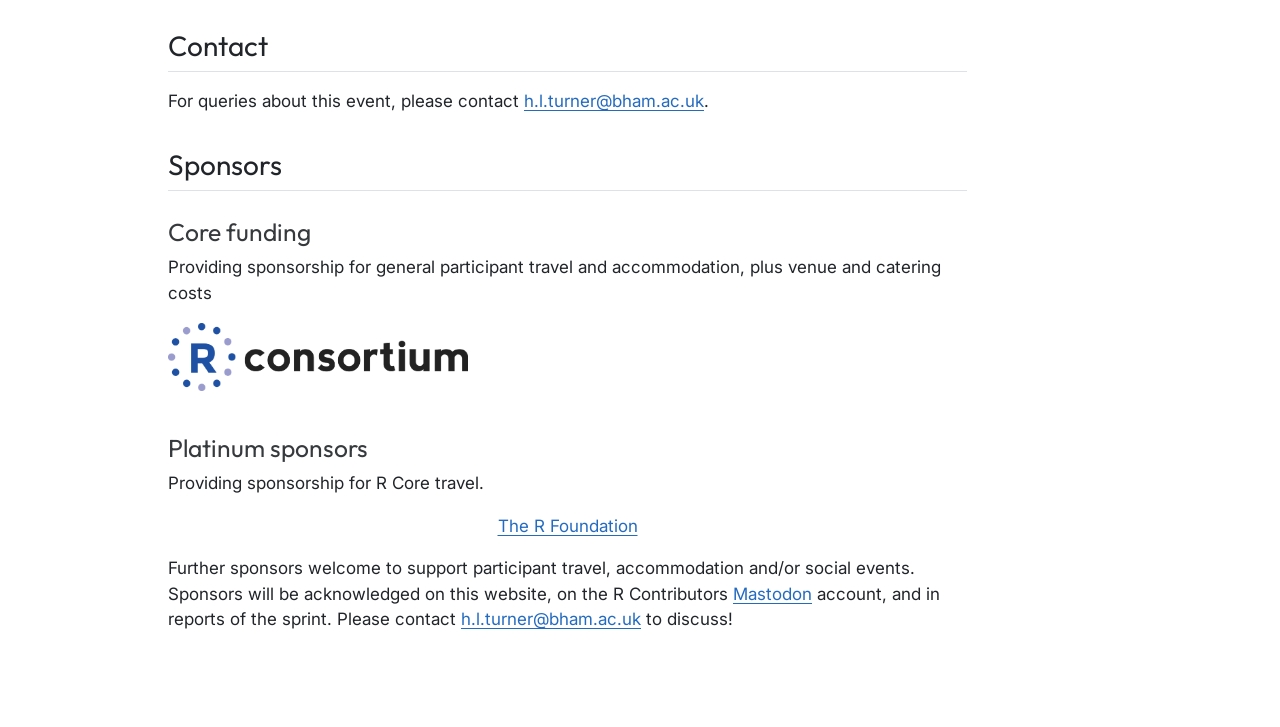
==== commit 504ff48e: "Built site for gh-pages" ====
--- a/index.html
+++ b/index.html
@@ -374,8 +374,8 @@
 <p>The main criteria for participation is a good knowledge of R programming and a keen interest in contributing, as we hope participants continue to contribute after the event. The table below shows the type of knowledge/skills we expect participants to have:</p>
 <table class="caption-top table">
 <colgroup>
-<col style="width: 40%">
-<col style="width: 59%">
+<col style="width: 41%">
+<col style="width: 58%">
 </colgroup>
 <thead>
 <tr class="header">
@@ -426,8 +426,9 @@
 <h2 class="anchored" data-anchor-id="whats-on-nearby">What’s on nearby</h2>
 <p>Participants may be interested to know of these events happening close to the sprint:</p>
 <ul>
-<li><p>Saturday 10 April, <a href="https://2027.pgdayboston.org/">PgDay Boston 2027</a>, PostgreSQL and open-source conference at Tufts University.</p></li>
-<li><p>Monday 19 April <a href="https://www.baa.org/races/boston-marathon/">Boston Marathon</a>, with related events over the weekend 17-18 April.</p></li>
+<li><p>Saturday 10 April, <a href="https://2027.pgdayboston.org/">PgDay Boston 2027</a>: a PostgreSQL and open-source conference at Tufts University.</p></li>
+<li><p>Monday 19 April, <a href="https://www.baa.org/races/boston-marathon/">Boston Marathon</a>, with related events over the weekend 17-18 April.</p></li>
+<li><p>3-14 May, <a href="https://computationalproteomics.khoury.northeastern.edu/">May Institute</a> at Northeastern University, Boston: a series of courses related to quantitative mass spectrometry-based proteomics, with sprint organizer Kylie Bemis as one of the lead instructors.</p></li>
 </ul>
 </section>
 <section id="organizing-team" class="level2">
@@ -439,6 +440,9 @@
 </div>
 <div id="person2">
 <p><img src="media/reshot-icon-human-person-6P2MCTEQ95.svg" alt="Headshot of Mikael Jagan" style="width:55%"> <br><b> Mikael Jagan </b> <br> Software Engineer<br>R Core Developer <br> <a href="https://codeberg.org/jaganmn" target="_blank" style="text-decoration:none"><i class="bi-link " style="font-size: 1.3em;color: #000000;" role="img" aria-hidden="true"></i></a></p>
+</div>
+<div id="person3">
+<p><img src="participants/optimized/kylie_bemis.jpg" alt="Headshot of Kylie Bemis" style="width:55%"> <br><b> Kylie Bemis </b> <br> Assistant Teaching Professor <br> <a href="https://kuwisdelu.github.io" target="_blank" style="text-decoration:none"><i class="bi-link " style="font-size: 1.3em;color: #000000;" role="img" aria-hidden="true"></i></a></p>
 </div>
 </div>
 <p>We are coordinating with the wider <a href="https://contributor.r-project.org/working-group">R Contribution Working Group</a> and the R Core Team.</p>
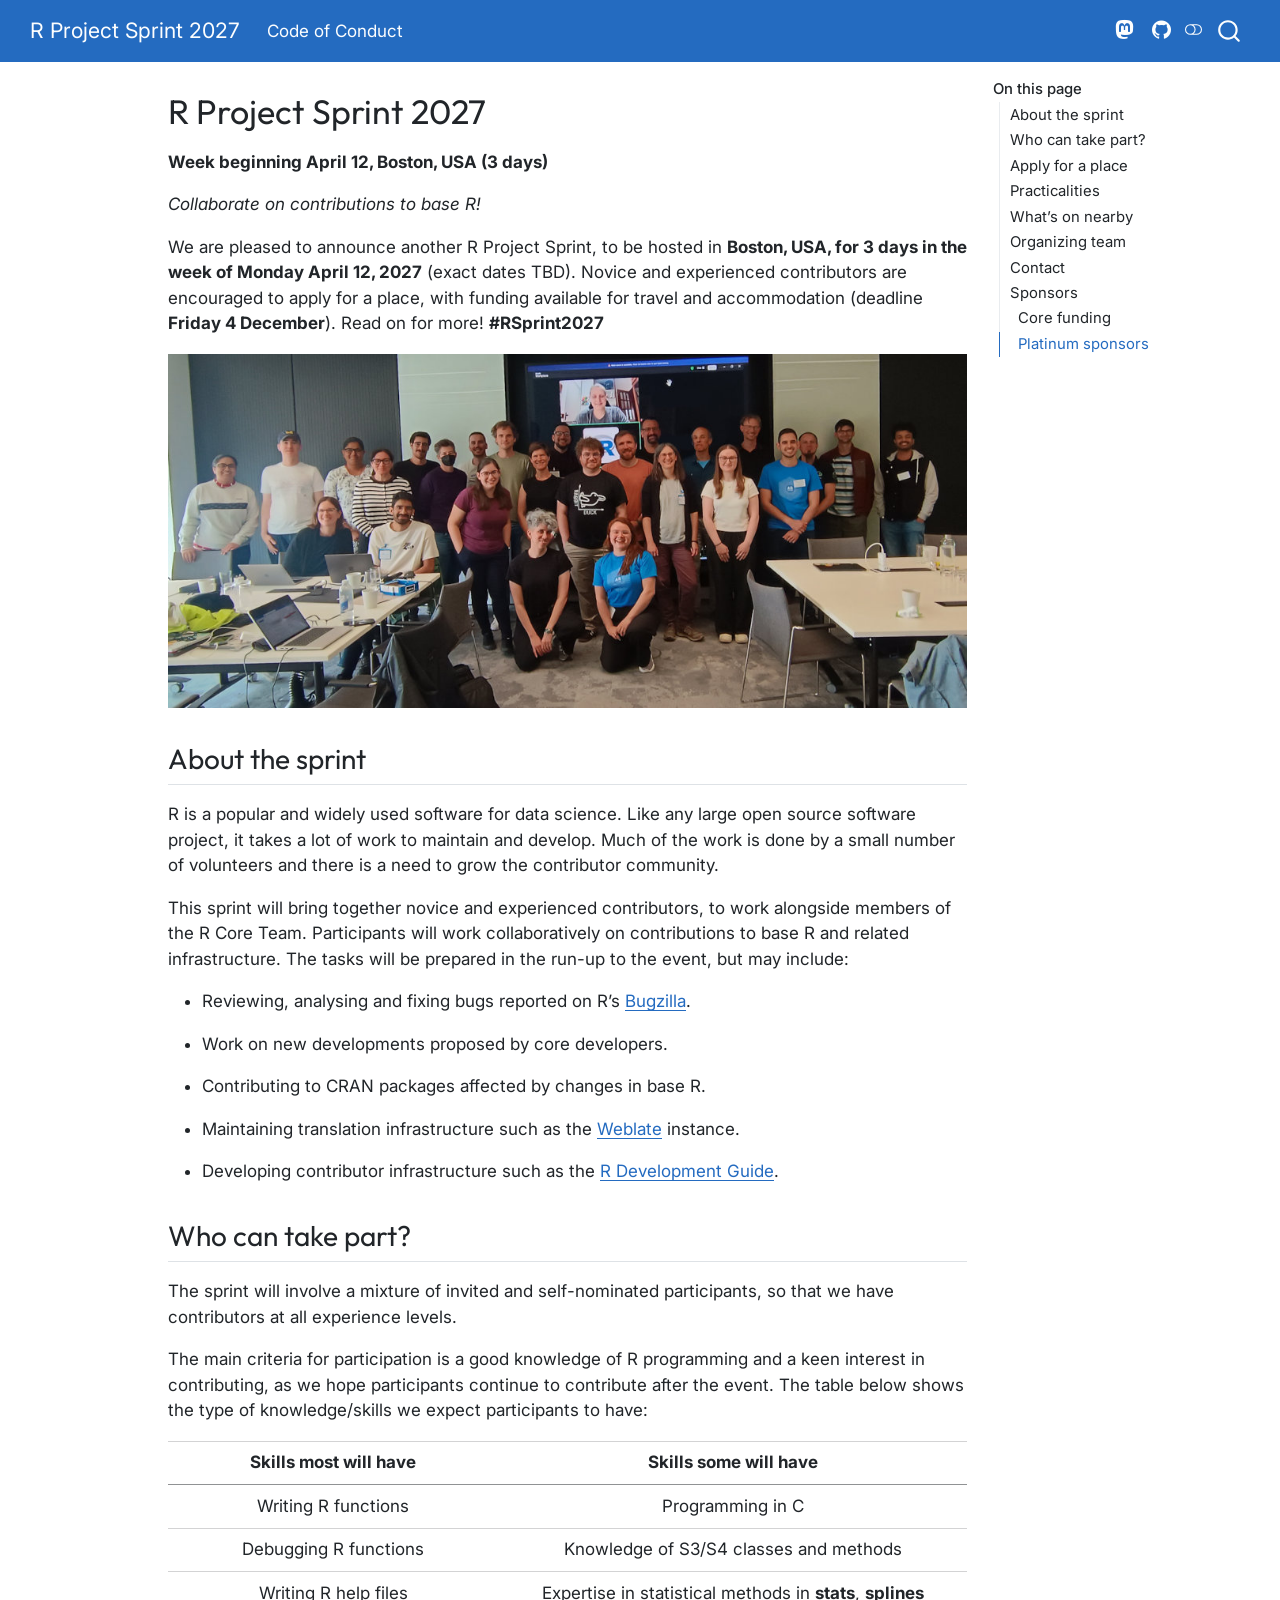
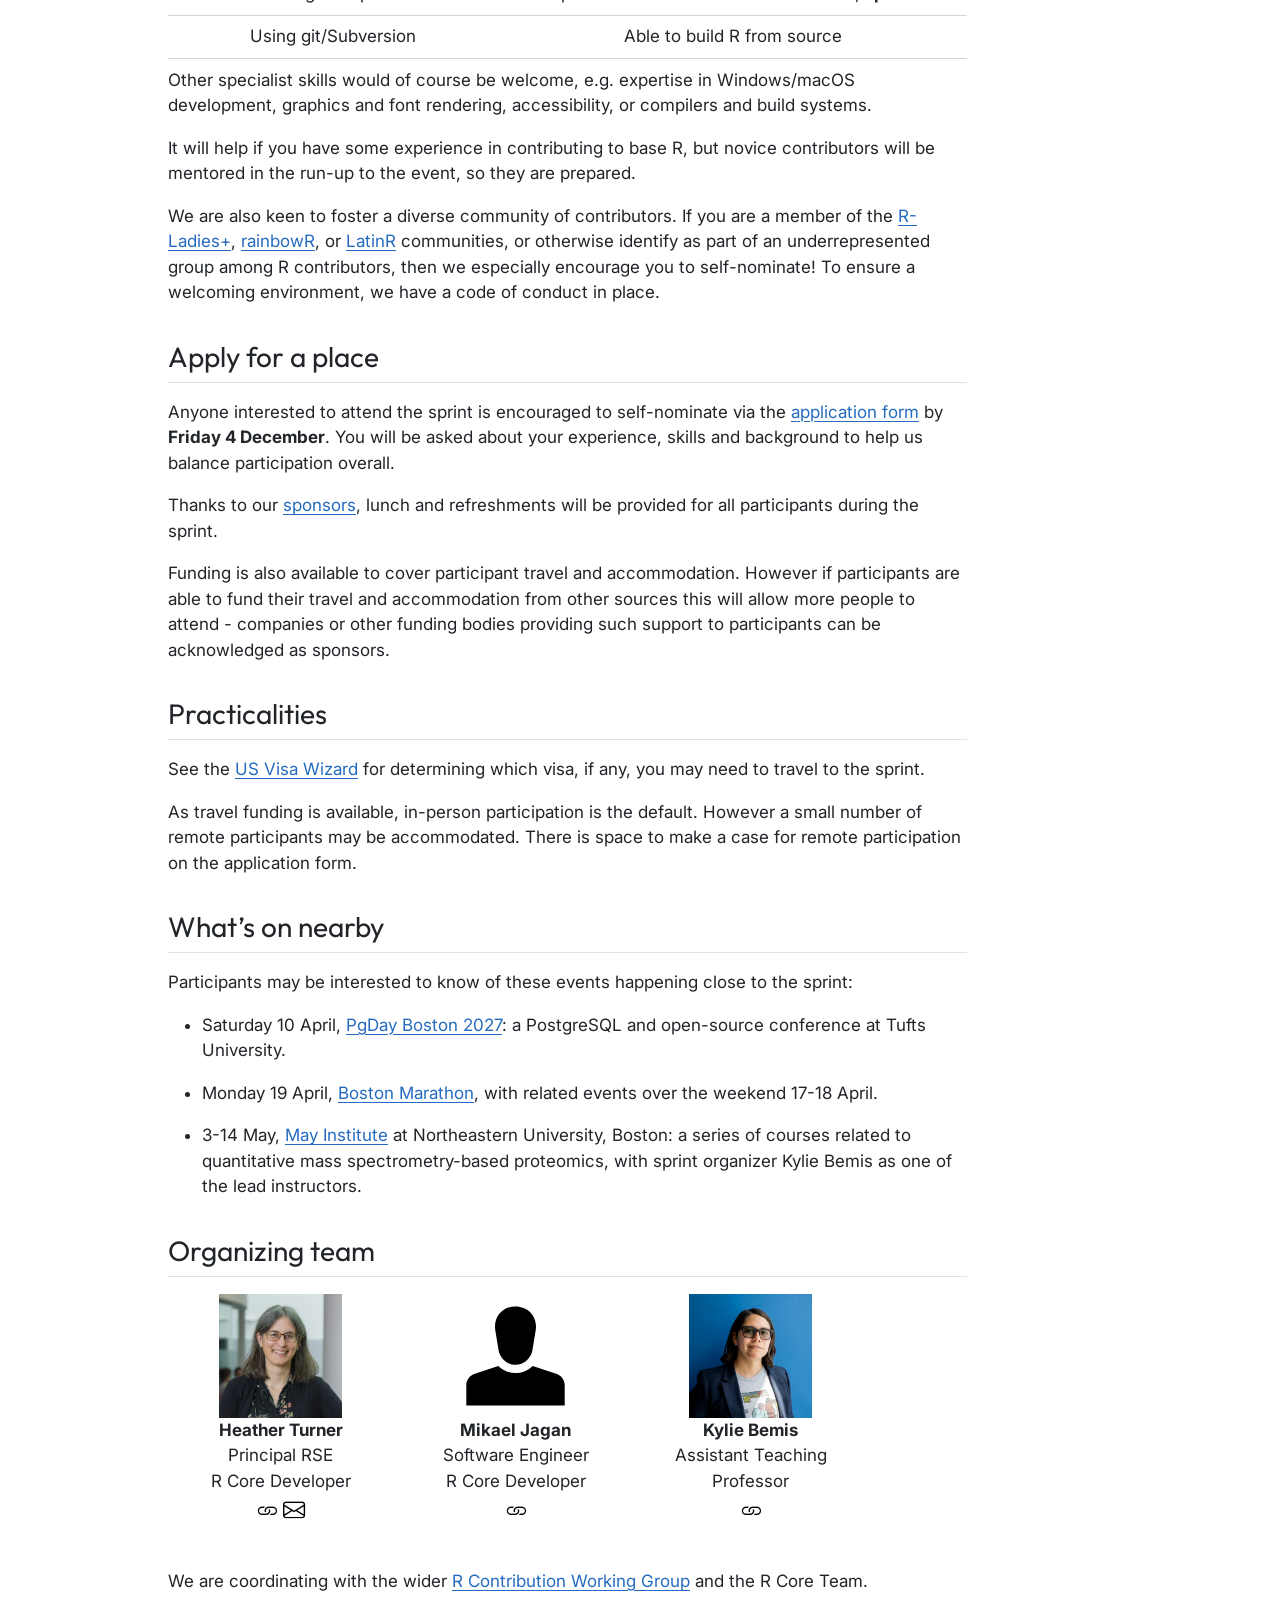
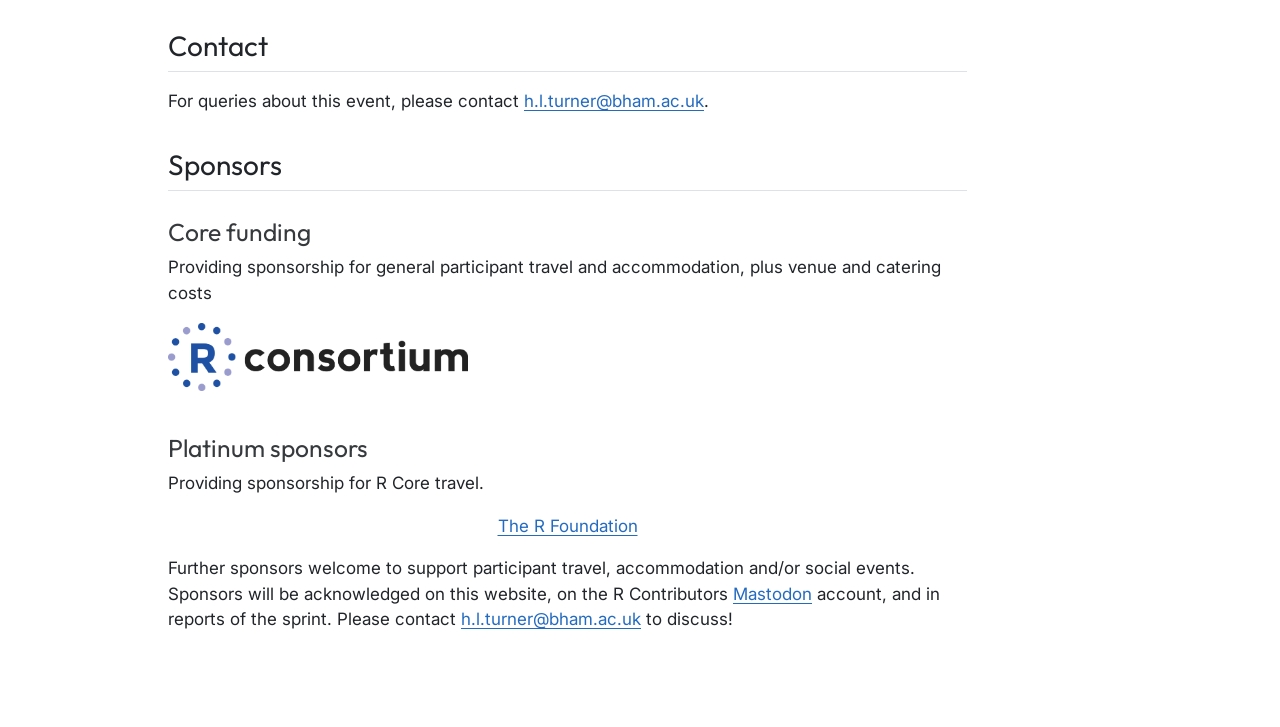
==== commit 7354c985: "Built site for gh-pages" ====
--- a/index.html
+++ b/index.html
@@ -49,9 +49,9 @@
 <link href="site_libs/quarto-html/quarto-syntax-highlighting-0e0020e7d1a24d7a606f137dd4b08598.css" rel="stylesheet" class="quarto-color-scheme-extra" id="quarto-text-highlighting-styles">
 <script src="site_libs/bootstrap/bootstrap.min.js"></script>
 <link href="site_libs/bootstrap/bootstrap-icons.css" rel="stylesheet">
-<link href="site_libs/bootstrap/bootstrap-97c29a59177d95aa91d12c2f3b3bad82.min.css" rel="stylesheet" append-hash="true" class="quarto-color-scheme" id="quarto-bootstrap" data-mode="light">
-<link href="site_libs/bootstrap/bootstrap-dark-498b2c81efb38f85156ea81c4e01aaa9.min.css" rel="stylesheet" append-hash="true" class="quarto-color-scheme quarto-color-alternate" id="quarto-bootstrap" data-mode="dark">
-<link href="site_libs/bootstrap/bootstrap-97c29a59177d95aa91d12c2f3b3bad82.min.css" rel="stylesheet" append-hash="true" class="quarto-color-scheme-extra" id="quarto-bootstrap" data-mode="light">
+<link href="site_libs/bootstrap/bootstrap-e04d4730f96a6a156ef481211e76d184.min.css" rel="stylesheet" append-hash="true" class="quarto-color-scheme" id="quarto-bootstrap" data-mode="light">
+<link href="site_libs/bootstrap/bootstrap-dark-22990b2c839d8b36a6325942ec33e1f1.min.css" rel="stylesheet" append-hash="true" class="quarto-color-scheme quarto-color-alternate" id="quarto-bootstrap" data-mode="dark">
+<link href="site_libs/bootstrap/bootstrap-e04d4730f96a6a156ef481211e76d184.min.css" rel="stylesheet" append-hash="true" class="quarto-color-scheme-extra" id="quarto-bootstrap" data-mode="light">
 <link href="site_libs/quarto-contrib/bootstrap-icons-1.13.1/bootstrap-icons.css" rel="stylesheet">
 <script id="quarto-search-options" type="application/json">{
   "location": "navbar",
@@ -343,9 +343,9 @@
 </header>
 
 
-<p><strong>Week beginning April 12, Boston, USA</strong></p>
+<p><strong>Week beginning April 12, Boston, USA (3 days)</strong></p>
 <p><em>Collaborate on contributions to base R!</em></p>
-<p>We are pleased to announce another R Project Sprint, to be hosted in <strong>Boston, USA, in the week of Monday April 12, 2027</strong>. Novice and experienced contributors are encouraged to apply for a place, with funding available for travel and accommodation (deadline <strong>Friday 4 December</strong>). Read on for more! <strong>#RSprint2027</strong></p>
+<p>We are pleased to announce another R Project Sprint, to be hosted in <strong>Boston, USA, for 3 days in the week of Monday April 12, 2027</strong> (exact dates TBD). Novice and experienced contributors are encouraged to apply for a place, with funding available for travel and accommodation (deadline <strong>Friday 4 December</strong>). Read on for more! <strong>#RSprint2027</strong></p>
 <div class="quarto-figure quarto-figure-center">
 <figure class="figure">
 <p><img src="media/group_thursday.jpg" class="img-fluid quarto-figure quarto-figure-center figure-img" alt="A group photo of participants at R Project Sprint 2026"></p>
